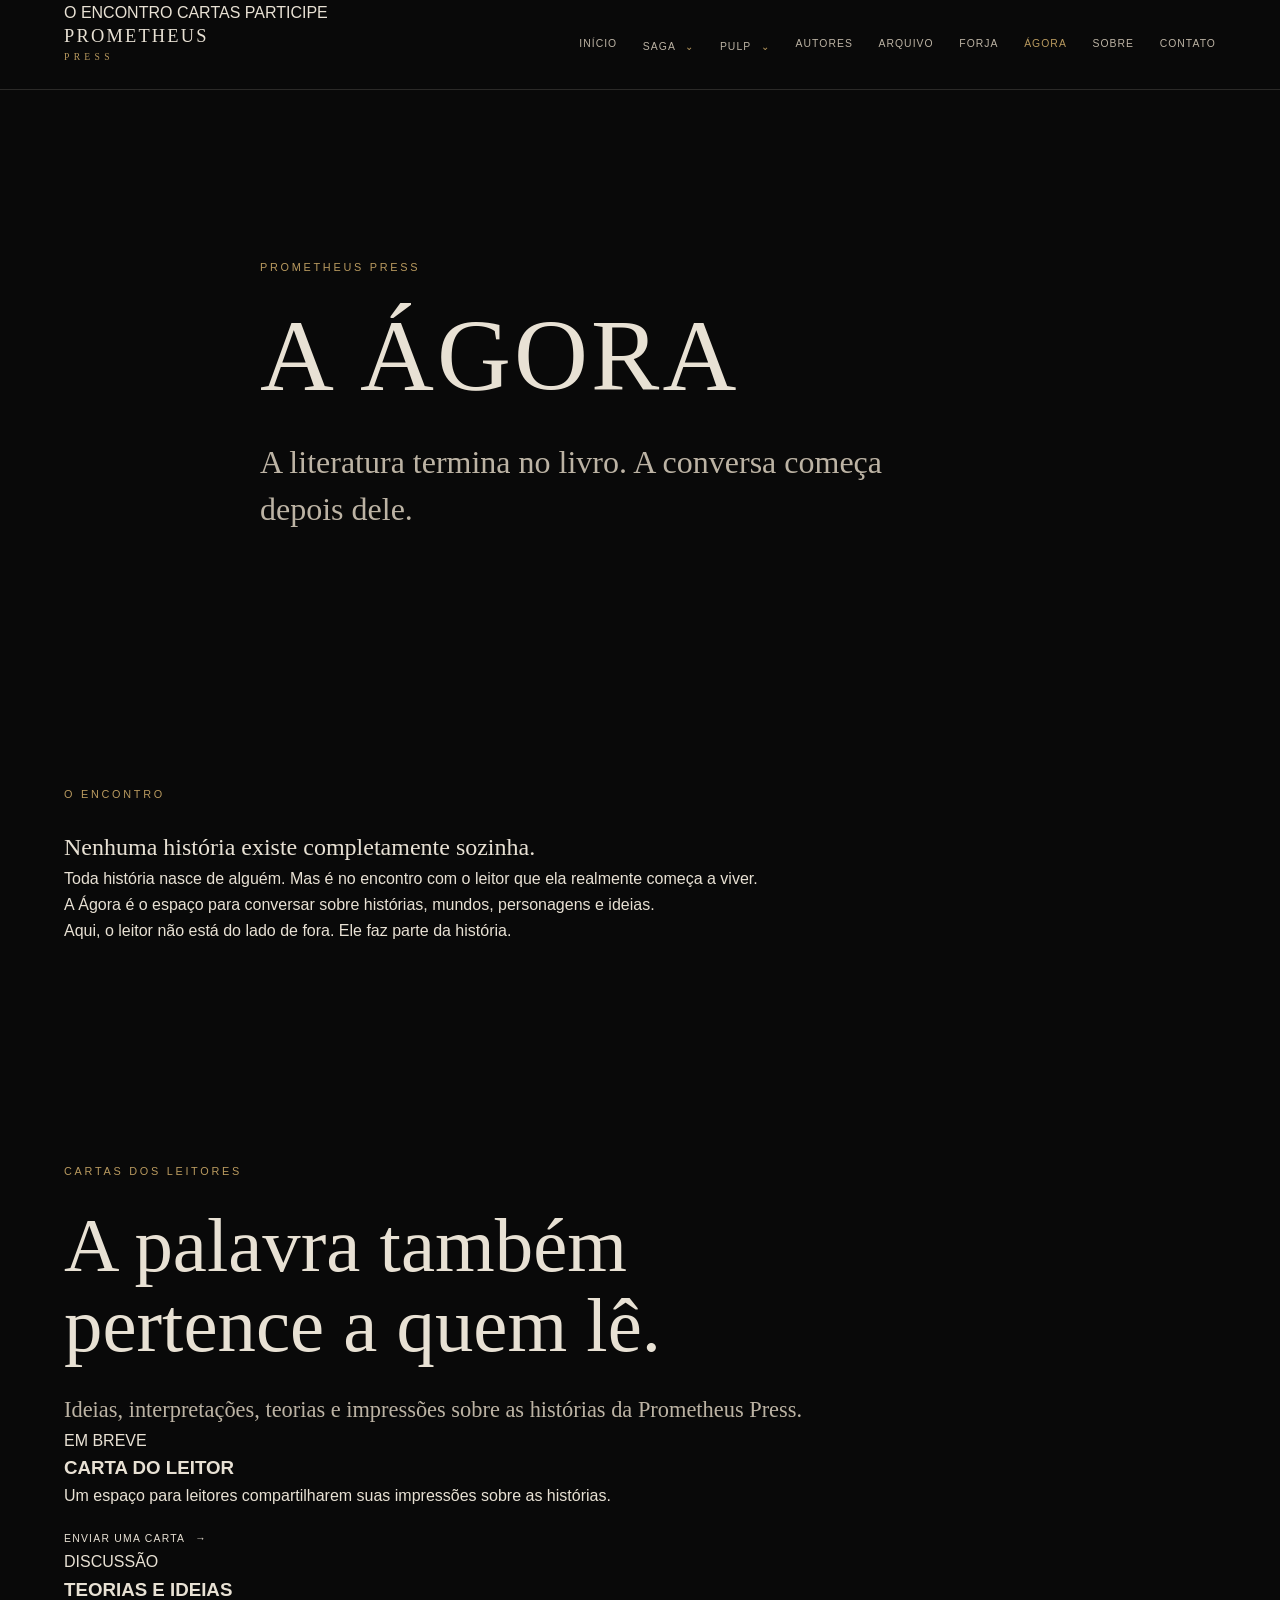
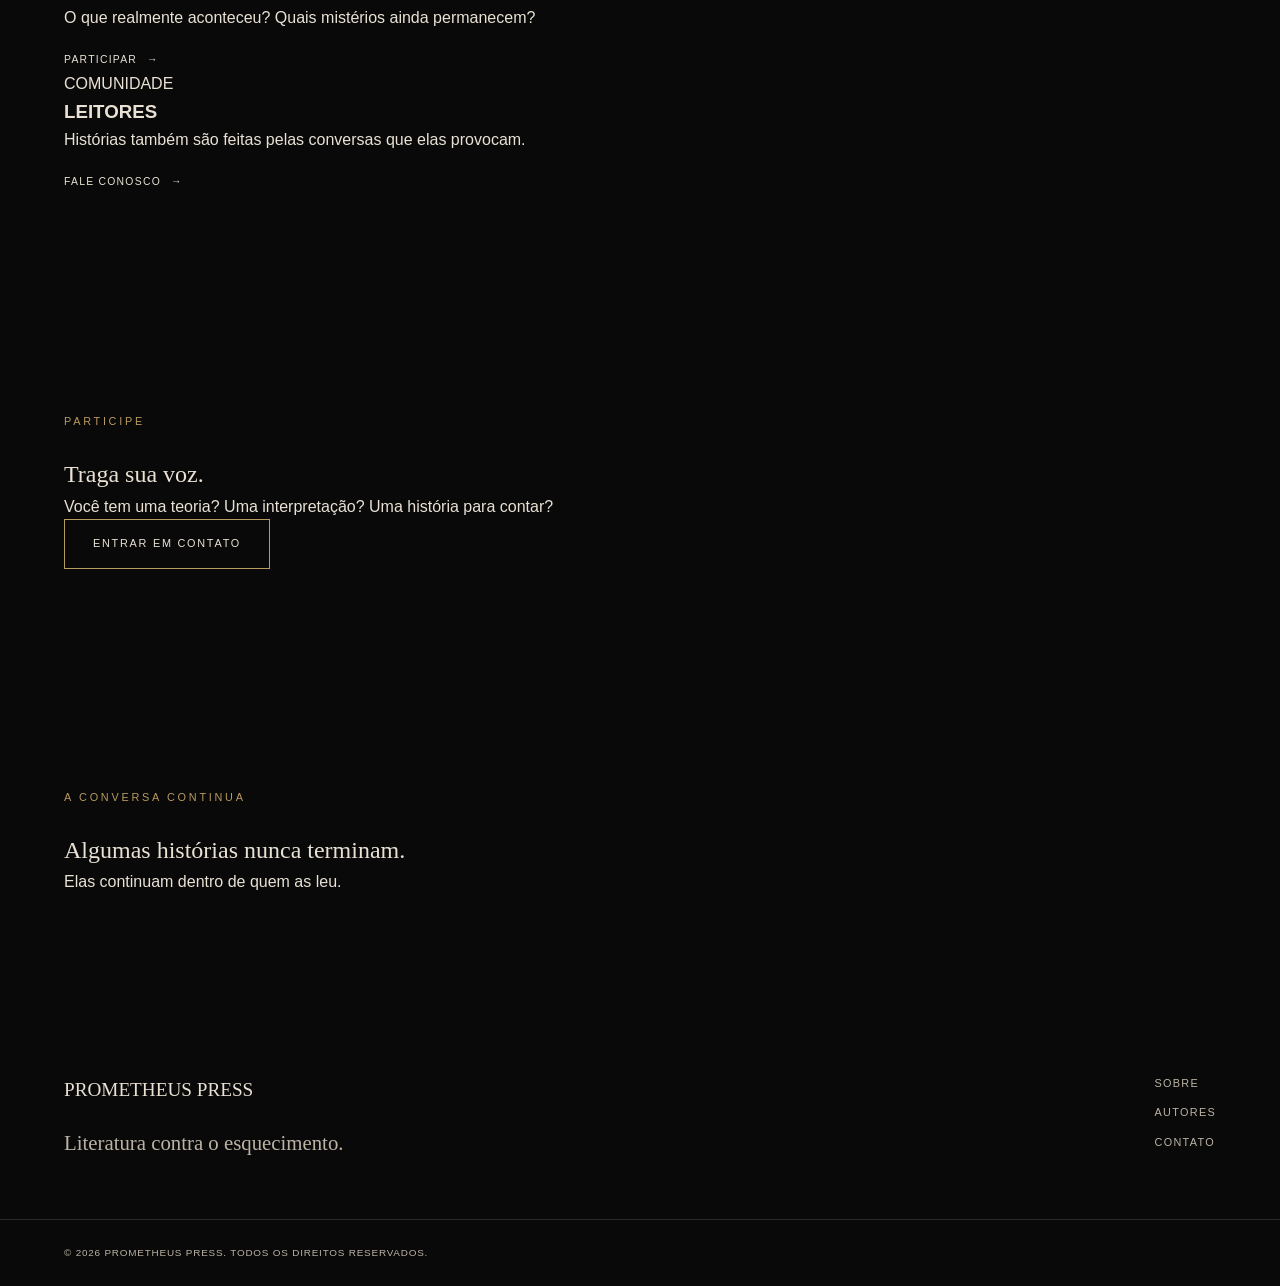
==== Pages/agora.html @ e14f40da "recriando arquivos perdidos: css, js e paginas completas" ====
<!DOCTYPE html>
<html lang="pt-BR">
<head>
    <meta charset="UTF-8">
    <meta name="viewport"
          content="width=device-width, initial-scale=1.0">
    <meta name="description"
          content="A Ágora — o espaço de encontro entre histórias, autores e leitores da Prometheus Press.">
    <title>A Ágora | Prometheus Press</title>
    <link rel="icon"
          type="image/x-icon"
          href="../Assets/favicon/tocha.ico/tocha.ico">
    <link rel="stylesheet"
          href="../CSS/style.css">
</head>
<body>
    <header class="site-header">
        <a href="../index.html"
           class="logo">
            PROMETHEUS
            <span>
                PRESS
            </span>
        </a>
        <button class="menu-toggle"
                aria-label="Abrir menu"
                aria-expanded="false">
            ☰
        </button>
        <nav class="main-nav">
            <a href="../index.html">
                INÍCIO
            </a>
            <div class="nav-item">
                <button class="submenu-toggle">
                    SAGA
                    <span>⌄</span>
                </button>
                <div class="submenu">
                    <a href="saga.html">
                        VISÃO GERAL
                    </a>
                    <a href="saga.html#obras">
                        OBRAS
                    </a>
                    <a href="saga.html#ordem">
                        ORDEM DE LEITURA
                    </a>
                </div>
            </div>
            <div class="nav-item">
                <button class="submenu-toggle">
                    PULP
                    <span>⌄</span>
                </button>
                <div class="submenu">
                    <a href="pulp.html">
                        VISÃO GERAL
                    </a>
                    <a href="pulp.html#obras">
                        OBRAS
                    </a>
                    <a href="pulp.html#arquivo">
                        ARQUIVO
                    </a>
                </div>
            </div>
            <a href="autores.html">
                AUTORES
            </a>
            <a href="arquivo.html">
                ARQUIVO
            </a>
            <a href="forja.html">
                FORJA
            </a>
            <a href="agora.html"
               class="active">
                ÁGORA
            </a>
            <a href="sobre.html">
                SOBRE
            </a>
            <a href="contato.html">
                CONTATO
            </a>
        </nav>
    </header>
    <nav class="agora-nav">
        <div class="container agora-nav-inner">
            <a href="#encontro">
                O ENCONTRO
            </a>
            <a href="#cartas">
                CARTAS
            </a>
            <a href="#participar">
                PARTICIPE
            </a>
        </div>
    </nav>
    <main>
        <section class="page-hero agora-hero">
            <div class="section-container hero-content">
                <p class="hero-kicker">
                    PROMETHEUS PRESS
                </p>
                <h1>
                    A ÁGORA
                </h1>
                <p class="hero-description">
                    A literatura termina no livro.
                    A conversa começa depois dele.
                </p>
            </div>
        </section>
        <section class="section agora-intro"
                 id="encontro">
            <div class="section-container">
                <p class="section-eyebrow">
                    O ENCONTRO
                </p>
                <h2>
                    Nenhuma história existe
                    completamente sozinha.
                </h2>
                <div class="agora-text">
                    <p>
                        Toda história nasce de alguém.
                        Mas é no encontro com o leitor
                        que ela realmente começa a viver.
                    </p>
                    <p>
                        A Ágora é o espaço para conversar
                        sobre histórias, mundos, personagens
                        e ideias.
                    </p>
                    <p class="highlight">
                        Aqui, o leitor não está do lado de fora.
                        Ele faz parte da história.
                    </p>
                </div>
            </div>
        </section>
        <section class="section agora-cartas"
                 id="cartas">
            <div class="section-container">
                <div class="section-heading">
                    <p class="section-eyebrow">
                        CARTAS DOS LEITORES
                    </p>
                    <h2>
                        A palavra também pertence
                        a quem lê.
                    </h2>
                    <p>
                        Ideias, interpretações, teorias
                        e impressões sobre as histórias
                        da Prometheus Press.
                    </p>
                </div>
                <div class="cartas-grid">
                    <article class="carta-card">
                        <span>
                            EM BREVE
                        </span>
                        <h3>
                            CARTA DO LEITOR
                        </h3>
                        <p>
                            Um espaço para leitores
                            compartilharem suas impressões
                            sobre as histórias.
                        </p>
                        <a href="contato.html"
                           class="author-link">
                            ENVIAR UMA CARTA
                            <span>
                                →
                            </span>
                        </a>
                    </article>
                    <article class="carta-card">
                        <span>
                            DISCUSSÃO
                        </span>
                        <h3>
                            TEORIAS E IDEIAS
                        </h3>
                        <p>
                            O que realmente aconteceu?
                            Quais mistérios ainda permanecem?
                        </p>
                        <a href="contato.html"
                           class="author-link">
                            PARTICIPAR
                            <span>
                                →
                            </span>
                        </a>
                    </article>
                    <article class="carta-card">
                        <span>
                            COMUNIDADE
                        </span>
                        <h3>
                            LEITORES
                        </h3>
                        <p>
                            Histórias também são feitas
                            pelas conversas que elas provocam.
                        </p>
                        <a href="contato.html"
                           class="author-link">
                            FALE CONOSCO
                            <span>
                                →
                            </span>
                        </a>
                    </article>
                </div>
            </div>
        </section>
        <section class="section agora-participe"
                 id="participar">
            <div class="section-container">
                <p class="section-eyebrow">
                    PARTICIPE
                </p>
                <h2>
                    Traga sua voz.
                </h2>
                <p>
                    Você tem uma teoria?
                    Uma interpretação?
                    Uma história para contar?
                </p>
                <a href="contato.html"
                   class="btn-primary">
                    ENTRAR EM CONTATO
                </a>
            </div>
        </section>
        <section class="section agora-cta">
            <div class="section-container">
                <p class="section-eyebrow">
                    A CONVERSA CONTINUA
                </p>
                <h2>
                    Algumas histórias
                    nunca terminam.
                </h2>
                <p>
                    Elas continuam dentro de quem as leu.
                </p>
            </div>
        </section>
    </main>
    <footer class="site-footer">
        <div class="footer-content">
            <div class="footer-brand">
                <h3>
                    PROMETHEUS PRESS
                </h3>
                <p>
                    Literatura contra o esquecimento.
                </p>
            </div>
            <div class="footer-links">
                <a href="sobre.html">
                    SOBRE
                </a>
                <a href="autores.html">
                    AUTORES
                </a>
                <a href="contato.html">
                    CONTATO
                </a>
            </div>
        </div>
        <div class="footer-bottom">
            <p>
                © 2026 PROMETHEUS PRESS.
                TODOS OS DIREITOS RESERVADOS.
            </p>
        </div>
    </footer>
    <script src="../JS/script.js"></script>
</body>
</html>
---- CSS/style.css ----
/* =========================================================
   PROMETHEUS PRESS
   SISTEMA VISUAL GLOBAL
   ========================================================= */

@font-face {
    font-family: "Cinzel";
    src: url("../Assets/Fonts/Display/Cinzel/Cinzel-Regular.ttf");
    font-weight: 400;
    font-style: normal;
}

@font-face {
    font-family: "Cinzel";
    src: url("../Assets/Fonts/Display/Cinzel/Cinzel-Medium.ttf");
    font-weight: 500;
    font-style: normal;
}

@font-face {
    font-family: "Cinzel";
    src: url("../Assets/Fonts/Display/Cinzel/Cinzel-SemiBold.ttf");
    font-weight: 600;
    font-style: normal;
}

@font-face {
    font-family: "Montserrat";
    src: url("../Assets/Fonts/Sans/Montserrat/Montserrat-Regular.ttf");
    font-weight: 400;
    font-style: normal;
}

@font-face {
    font-family: "Montserrat";
    src: url("../Assets/Fonts/Sans/Montserrat/Montserrat-Medium.ttf");
    font-weight: 500;
    font-style: normal;
}

@font-face {
    font-family: "Montserrat";
    src: url("../Assets/Fonts/Sans/Montserrat/Montserrat-SemiBold.ttf");
    font-weight: 600;
    font-style: normal;
}

@font-face {
    font-family: "Montserrat";
    src: url("../Assets/Fonts/Sans/Montserrat/Montserrat-Bold.ttf");
    font-weight: 700;
    font-style: normal;
}

@font-face {
    font-family: "Cormorant Garamond";
    src: url("../Assets/Fonts/Serif/Cormorant_Garamond/CormorantGaramond-Regular.ttf");
    font-weight: 400;
    font-style: normal;
}

@font-face {
    font-family: "Cormorant Garamond";
    src: url("../Assets/Fonts/Serif/Cormorant_Garamond/CormorantGaramond-Italic.ttf");
    font-weight: 400;
    font-style: italic;
}

@font-face {
    font-family: "Cormorant Garamond";
    src: url("../Assets/Fonts/Serif/Cormorant_Garamond/CormorantGaramond-SemiBold.ttf");
    font-weight: 600;
    font-style: normal;
}

:root {
    --black: #090909;
    --black-soft: #111111;
    --black-light: #181818;
    --paper: #e8e1d4;
    --paper-dark: #bcb3a4;
    --gold: #b99a5f;
    --red: #8e1d1d;
    --red-dark: #5d1111;
    --font-display: "Cinzel", serif;
    --font-serif: "Cormorant Garamond", serif;
    --font-sans: "Montserrat", sans-serif;
    --section-padding: 110px;
}

* {
    margin: 0;
    padding: 0;
    box-sizing: border-box;
}

html {
    scroll-behavior: smooth;
}

body {
    background: var(--black);
    color: var(--paper);
    font-family: var(--font-sans);
    line-height: 1.6;
}

img {
    max-width: 100%;
    display: block;
}

a {
    color: inherit;
    text-decoration: none;
}

button {
    font: inherit;
}

.container,
.section-container {
    width: min(1200px, 90%);
    margin: 0 auto;
}

.site-header {
    position: absolute;
    top: 0;
    left: 0;
    width: 100%;
    min-height: 90px;
    z-index: 100;
    border-bottom: 1px solid rgba(232, 225, 212, 0.15);
}

.site-header {
    display: flex;
    align-items: center;
    justify-content: space-between;
    padding: 0 5%;
}

.logo {
    display: flex;
    flex-direction: column;
    flex-shrink: 0;
    font-family: var(--font-display);
    font-size: 1.15rem;
    line-height: 1;
    letter-spacing: 0.12em;
}

.logo span {
    margin-top: 7px;
    color: var(--gold);
    font-size: 0.6rem;
    letter-spacing: 0.45em;
}

.main-nav {
    display: flex;
    align-items: center;
    gap: clamp(16px, 2vw, 30px);
}

.main-nav > a,
.submenu-toggle {
    color: var(--paper-dark);
    font-family: var(--font-sans);
    font-size: 0.65rem;
    letter-spacing: 0.10em;
    text-transform: uppercase;
    white-space: nowrap;
    transition: color 0.3s ease;
}

.main-nav > a:hover,
.main-nav > a.active,
.submenu-toggle:hover {
    color: var(--gold);
}

.nav-item {
    position: relative;
}

.submenu-toggle {
    background: none;
    border: none;
    cursor: pointer;
}

.submenu-toggle span {
    margin-left: 6px;
    color: var(--gold);
}

.submenu {
    position: absolute;
    top: calc(100% + 18px);
    left: 0;
    z-index: 200;
    display: none;
    flex-direction: column;
    min-width: 210px;
    padding: 12px 0;
    background: var(--black);
    border: 1px solid rgba(232, 225, 212, 0.15);
}

.nav-item.active .submenu {
    display: flex;
}

.submenu a {
    display: block;
    padding: 11px 18px;
    color: var(--paper-dark);
    font-family: var(--font-sans);
    font-size: 0.63rem;
    letter-spacing: 0.10em;
    text-transform: uppercase;
    white-space: nowrap;
}

.submenu a:hover {
    color: var(--gold);
}

.menu-toggle {
    display: none;
    color: var(--paper);
    background: none;
    border: none;
    font-size: 1.7rem;
    cursor: pointer;
}

.hero,
.page-hero {
    position: relative;
    min-height: 100vh;
    display: flex;
    align-items: center;
}

.hero-content {
    position: relative;
    z-index: 2;
    max-width: 760px;
    padding-top: 90px;
}

.eyebrow,
.hero-kicker,
.section-eyebrow {
    margin-bottom: 25px;
    color: var(--gold);
    font-family: var(--font-sans);
    font-size: 0.68rem;
    letter-spacing: 0.25em;
    text-transform: uppercase;
}

.hero h1,
.page-hero h1 {
    font-family: var(--font-display);
    font-size: clamp(3rem, 8vw, 7rem);
    font-weight: 500;
    line-height: 1.05;
    letter-spacing: 0.03em;
}

.hero-subtitle,
.hero-description {
    max-width: 650px;
    margin-top: 30px;
    color: var(--paper-dark);
    font-family: var(--font-serif);
    font-size: clamp(1.4rem, 2.5vw, 2rem);
    line-height: 1.45;
}

.hero {
    background:
        linear-gradient(
            90deg,
            rgba(9, 9, 9, 0.98),
            rgba(9, 9, 9, 0.80),
            rgba(9, 9, 9, 0.35)
        ),
        url("../Assets/Imagens/Hero/prometheus-torch.webp")
        center / cover no-repeat;
}

.btn,
.btn-primary {
    display: inline-block;
    padding: 15px 28px;
    color: var(--paper);
    border: 1px solid var(--gold);
    font-family: var(--font-sans);
    font-size: 0.68rem;
    letter-spacing: 0.16em;
    text-transform: uppercase;
    transition: all 0.35s ease;
}

.btn:hover,
.btn-primary:hover {
    color: var(--black);
    background: var(--gold);
}

.section {
    padding: var(--section-padding) 0;
}

.section h2 {
    font-family: var(--font-display);
    font-weight: 500;
}

.manifesto {
    color: var(--black);
    background: var(--paper);
}

.manifesto h2 {
    max-width: 800px;
    font-size: clamp(2.5rem, 6vw, 5.5rem);
    line-height: 1.05;
}

.manifesto-text {
    max-width: 680px;
    margin-top: 55px;
}

.manifesto-text p {
    margin-bottom: 18px;
    font-family: var(--font-serif);
    font-size: clamp(1.4rem, 2.5vw, 2rem);
}

.manifesto-text .highlight {
    color: var(--red);
}

.imprint {
    position: relative;
    min-height: 620px;
    display: flex;
    align-items: center;
}

.imprint-content {
    max-width: 720px;
}

.imprint h2 {
    font-size: clamp(2.5rem, 6vw, 5.5rem);
    line-height: 1.08;
}

.imprint p:not(.section-label) {
    max-width: 580px;
    margin: 30px 0;
    color: var(--paper-dark);
    font-family: var(--font-serif);
    font-size: 1.6rem;
}

.imprint-saga {
    background:
        linear-gradient(
            90deg,
            rgba(9, 9, 9, 0.95),
            rgba(9, 9, 9, 0.55)
        ),
        url("../Assets/Imagens/Hero/saga-world.webp")
        center / cover no-repeat;
}

.imprint-pulp {
    background:
        linear-gradient(
            90deg,
            rgba(9, 9, 9, 0.95),
            rgba(9, 9, 9, 0.55)
        ),
        url("../Assets/Imagens/Hero/pulp-city.webp")
        center / cover no-repeat;
}

.featured {
    background: var(--black-soft);
}

.featured h2 {
    max-width: 700px;
    margin-bottom: 55px;
    font-size: clamp(2.3rem, 5vw, 4.5rem);
    line-height: 1.1;
}

.book-grid {
    display: grid;
    grid-template-columns: repeat(3, 1fr);
    gap: 30px;
}

.book-card {
    background: var(--black-light);
    transition: transform 0.35s ease;
}

.book-card:hover {
    transform: translateY(-8px);
}

.book-image {
    aspect-ratio: 2 / 3;
    overflow: hidden;
}

.book-image img {
    width: 100%;
    height: 100%;
    object-fit: cover;
}

.book-info {
    padding: 25px;
}

.book-category {
    color: var(--gold);
    font-size: 0.65rem;
    letter-spacing: 0.18em;
}

.book-info h3 {
    margin: 12px 0 20px;
    font-size: 1.3rem;
    font-weight: 500;
}

.saga-nav,
.pulp-nav {
    position: absolute;
    top: 90px;
    left: 0;
    width: 100%;
    z-index: 20;
    border-bottom: 1px solid rgba(232, 225, 212, 0.15);
}

.saga-nav-inner,
.pulp-nav-inner {
    display: flex;
    justify-content: flex-end;
    gap: 30px;
    padding: 18px 5%;
}

.saga-nav a,
.pulp-nav a {
    color: var(--paper-dark);
    font-family: var(--font-sans);
    font-size: 0.65rem;
    letter-spacing: 0.15em;
    text-transform: uppercase;
    white-space: nowrap;
}

.saga-nav a:hover,
.pulp-nav a:hover {
    color: var(--gold);
}

.saga-hero {
    background:
        linear-gradient(
            90deg,
            rgba(9, 9, 9, 0.98),
            rgba(9, 9, 9, 0.70),
            rgba(9, 9, 9, 0.30)
        ),
        url("../Assets/Imagens/Hero/saga-world.webp")
        center / cover no-repeat;
}

.saga-hero-content {
    max-width: 800px;
    padding-top: 120px;
}

.saga-intro,
.pulp-intro {
    color: var(--black);
    background: var(--paper);
}

.saga-intro h2,
.pulp-intro h2 {
    max-width: 850px;
    font-size: clamp(2.5rem, 6vw, 5rem);
    line-height: 1.05;
}

.saga-text,
.pulp-text {
    max-width: 700px;
    margin-top: 55px;
}

.saga-text p,
.pulp-text p {
    margin-bottom: 22px;
    font-family: var(--font-serif);
    font-size: clamp(1.4rem, 2.5vw, 2rem);
}

.saga-works,
.pulp-works {
    background: var(--black-soft);
}

.saga-book-grid,
.pulp-book-grid {
    display: grid;
    grid-template-columns: repeat(3, 1fr);
    gap: 35px;
}

.saga-book-card,
.pulp-book-card {
    background: var(--black-light);
    transition: transform 0.35s ease;
}

.saga-book-card:hover,
.pulp-book-card:hover {
    transform: translateY(-10px);
}

.saga-book-cover,
.pulp-book-cover {
    aspect-ratio: 2 / 3;
    background: var(--black);
    border: 1px solid rgba(232, 225, 212, 0.12);
}

.saga-book-info,
.pulp-book-info {
    padding: 25px;
}

.saga-book-info span,
.pulp-book-info span {
    color: var(--gold);
    font-size: 0.65rem;
    letter-spacing: 0.18em;
}

.saga-book-info h3,
.pulp-book-info h3 {
    margin: 12px 0;
    font-family: var(--font-display);
    font-size: 1.5rem;
    font-weight: 500;
}

.saga-book-info p,
.pulp-book-info p {
    color: var(--paper-dark);
    font-family: var(--font-serif);
    font-size: 1.2rem;
}

.saga-order,
.pulp-archive {
    background: var(--red-dark);
}

.saga-order h2,
.pulp-archive h2 {
    max-width: 800px;
    font-size: clamp(2.5rem, 6vw, 5rem);
    line-height: 1.05;
}

.pulp-hero {
    background:
        linear-gradient(
            90deg,
            rgba(9, 9, 9, 0.98),
            rgba(9, 9, 9, 0.70),
            rgba(9, 9, 9, 0.30)
        ),
        url("../Assets/Imagens/Hero/pulp-city.webp")
        center / cover no-repeat;
}

.pulp-hero-content {
    max-width: 800px;
    padding-top: 120px;
}

.autores-hero {
    background:
        linear-gradient(
            90deg,
            rgba(9, 9, 9, 0.98),
            rgba(9, 9, 9, 0.70),
            rgba(9, 9, 9, 0.30)
        ),
        url("../Assets/Imagens/Hero/authors-library.webp")
        center / cover no-repeat;
}

.authors-intro {
    text-align: center;
    background: var(--paper);
    color: var(--black);
}

.authors-intro .section-container {
    max-width: 850px;
}

.authors-intro h2 {
    font-size: clamp(2.5rem, 6vw, 5rem);
    line-height: 1.05;
}

.section-text {
    max-width: 700px;
    margin: 35px auto 0;
    font-family: var(--font-serif);
    font-size: 1.5rem;
}

.authors-section {
    background: var(--black);
}

.section-heading {
    max-width: 750px;
}

.section-heading h2 {
    font-size: clamp(2.5rem, 6vw, 5rem);
    line-height: 1.05;
}

.section-heading > p:not(.section-eyebrow) {
    margin-top: 25px;
    color: var(--paper-dark);
    font-family: var(--font-serif);
    font-size: 1.4rem;
}

.authors-grid {
    display: grid;
    grid-template-columns: repeat(3, 1fr);
    gap: 30px;
    margin-top: 60px;
}

.author-card {
    overflow: hidden;
    background: var(--black-light);
    border: 1px solid rgba(232, 225, 212, 0.10);
    transition: transform 0.35s ease, border-color 0.35s ease;
}

.author-card:hover {
    transform: translateY(-8px);
    border-color: var(--gold);
}

.author-image {
    aspect-ratio: 4 / 5;
    overflow: hidden;
    background: #1a1a1a;
}

.author-image img {
    width: 100%;
    height: 100%;
    object-fit: cover;
    transition: transform 0.5s ease;
}

.author-card:hover .author-image img {
    transform: scale(1.04);
}

.author-content {
    padding: 28px;
}

.author-label {
    color: var(--gold);
    font-family: var(--font-sans);
    font-size: 0.65rem;
    letter-spacing: 0.18em;
}

.author-content h3 {
    margin: 12px 0 18px;
    font-family: var(--font-display);
    font-size: 1.5rem;
    font-weight: 500;
}

.author-content p:not(.author-label) {
    color: var(--paper-dark);
    font-family: var(--font-serif);
    font-size: 1.25rem;
}

.author-link {
    display: inline-flex;
    align-items: center;
    gap: 10px;
    margin-top: 22px;
    color: var(--paper);
    font-family: var(--font-sans);
    font-size: 0.65rem;
    letter-spacing: 0.12em;
}

.author-link span {
    transition: transform 0.3s ease;
}

.author-link:hover span {
    transform: translateX(5px);
}

.authors-cta {
    text-align: center;
    background: var(--red-dark);
}

.authors-cta .section-container {
    max-width: 700px;
}

.authors-cta h2 {
    margin: 15px 0 25px;
    font-size: clamp(2.5rem, 6vw, 5rem);
}

.authors-cta p:not(.section-eyebrow) {
    margin-bottom: 30px;
    color: var(--paper-dark);
    font-family: var(--font-serif);
    font-size: 1.5rem;
}

.site-footer {
    padding-top: 70px;
    background: var(--black);
}

.footer-content {
    width: min(1200px, 90%);
    margin: 0 auto;
    padding-bottom: 60px;
    display: flex;
    justify-content: space-between;
    gap: 40px;
}

.footer-brand h3 {
    font-family: var(--font-display);
    font-size: 1.2rem;
    font-weight: 500;
}

.footer-brand p {
    margin-top: 20px;
    color: var(--paper-dark);
    font-family: var(--font-serif);
    font-size: 1.3rem;
}

.footer-links {
    display: flex;
    flex-direction: column;
    gap: 12px;
}

.footer-links a {
    color: var(--paper-dark);
    font-family: var(--font-sans);
    font-size: 0.68rem;
    letter-spacing: 0.12em;
}

.footer-links a:hover {
    color: var(--gold);
}

.footer-bottom {
    padding: 25px 5%;
    border-top: 1px solid rgba(232, 225, 212, 0.15);
}

.footer-bottom p {
    color: var(--paper-dark);
    font-family: var(--font-sans);
    font-size: 0.62rem;
    letter-spacing: 0.08em;
}

@media (orientation: landscape) and (min-width: 769px) and (max-width: 1200px) {
    .site-header {
        padding: 0 3%;
    }
    .main-nav {
        gap: 16px;
    }
    .main-nav > a,
    .submenu-toggle {
        font-size: 0.58rem;
    }
    .hero-content {
        padding-left: 3%;
    }
    .authors-grid,
    .saga-book-grid,
    .pulp-book-grid {
        grid-template-columns: repeat(2, 1fr);
    }
}

@media (orientation: portrait) {
    .site-header {
        min-height: 90px;
    }
    .menu-toggle {
        display: block;
    }
    .main-nav {
        position: absolute;
        top: 90px;
        left: 0;
        width: 100%;
        display: none;
        flex-direction: column;
        align-items: stretch;
        gap: 0;
        padding: 20px 5%;
        background: var(--black);
        border-bottom: 1px solid rgba(232, 225, 212, 0.15);
    }
    .main-nav.active {
        display: flex;
    }
    .main-nav > a,
    .submenu-toggle {
        width: 100%;
        padding: 15px 0;
        text-align: left;
    }
    .nav-item {
        width: 100%;
    }
    .submenu {
        position: static;
        width: 100%;
        padding: 0 0 10px 20px;
        border: none;
    }
    .submenu a {
        padding: 12px 0;
    }
    .saga-nav,
    .pulp-nav {
        top: 90px;
    }
    .saga-nav-inner,
    .pulp-nav-inner {
        justify-content: flex-start;
        overflow-x: auto;
        gap: 22px;
        padding-left: 5%;
        padding-right: 5%;
        white-space: nowrap;
    }
    .hero,
    .page-hero {
        min-height: 780px;
    }
    .hero-content {
        padding: 150px 5% 60px;
    }
    .saga-hero-content,
    .pulp-hero-content {
        padding: 170px 5% 60px;
    }
    .autores-hero {
        min-height: 650px;
        background-position: center center;
    }
    .authors-grid,
    .saga-book-grid,
    .pulp-book-grid,
    .book-grid {
        grid-template-columns: 1fr;
    }
    .author-card,
    .saga-book-card,
    .pulp-book-card,
    .book-card {
        max-width: 520px;
        margin: 0 auto;
    }
    .footer-content {
        flex-direction: column;
    }
}

@media (max-width: 768px) {
    :root {
        --section-padding: 75px;
    }
    .site-header {
        min-height: 75px;
    }
    .main-nav {
        top: 75px;
    }
    .saga-nav,
    .pulp-nav {
        top: 75px;
    }
    .hero,
    .page-hero {
        min-height: 700px;
    }
    .hero h1,
    .page-hero h1 {
        font-size: clamp(2.7rem, 12vw, 4.5rem);
    }
    .hero-subtitle,
    .hero-description {
        font-size: 1.3rem;
    }
    .autores-hero {
        min-height: 620px;
    }
    .authors-intro h2 {
        font-size: clamp(2.2rem, 9vw, 3.5rem);
    }
    .section-text {
        font-size: 1.25rem;
    }
    .section-heading h2 {
        font-size: clamp(2.2rem, 9vw, 3.8rem);
    }
    .author-content {
        padding: 22px;
    }
    .authors-cta h2 {
        font-size: clamp(2.2rem, 9vw, 3.8rem);
    }
    .footer-content {
        width: 90%;
    }
}

.arquivo-hero {
    background:
        linear-gradient(
            90deg,
            rgba(9, 9, 9, 0.98),
            rgba(9, 9, 9, 0.72),
            rgba(9, 9, 9, 0.30)
        ),
        url("../Assets/Imagens/Hero/arquivo.webp")
        center / cover no-repeat;
}

.arquivo-intro {
    color: var(--black);
    background: var(--paper);
}

.arquivo-intro h2 {
    max-width: 800px;
    font-size: clamp(2.5rem, 6vw, 5.5rem);
    line-height: 1.05;
}

.arquivo-text {
    max-width: 700px;
    margin-top: 55px;
}

.arquivo-text p {
    margin-bottom: 22px;
    font-family: var(--font-serif);
    font-size: clamp(1.4rem, 2.5vw, 2rem);
}

.arquivo-catalogo {
    background: var(--black-soft);
}

.arquivo-grid {
    display: grid;
    grid-template-columns: repeat(3, 1fr);
    gap: 30px;
    margin-top: 60px;
}

.arquivo-card {
    min-height: 420px;
    display: flex;
    align-items: flex-end;
    background: var(--black-light);
    border: 1px solid rgba(232, 225, 212, 0.10);
    transition: transform 0.35s ease, border-color 0.35s ease;
}

.arquivo-card:hover {
    transform: translateY(-8px);
    border-color: var(--gold);
}

.arquivo-card-content {
    padding: 32px;
}

.arquivo-card-content span {
    color: var(--gold);
    font-family: var(--font-sans);
    font-size: 0.65rem;
    letter-spacing: 0.18em;
}

.arquivo-card-content h3 {
    margin: 18px 0;
    font-family: var(--font-display);
    font-size: 1.8rem;
    font-weight: 500;
    line-height: 1.15;
}

.arquivo-card-content p {
    color: var(--paper-dark);
    font-family: var(--font-serif);
    font-size: 1.3rem;
}

.arquivo-card-content strong {
    display: inline-block;
    margin-top: 28px;
    color: var(--paper);
    font-family: var(--font-sans);
    font-size: 0.65rem;
    font-weight: 500;
    letter-spacing: 0.12em;
}

.arquivo-memoria {
    background: var(--red-dark);
}

.arquivo-memoria h2 {
    max-width: 800px;
    font-size: clamp(2.5rem, 6vw, 5rem);
    line-height: 1.05;
}

.arquivo-memoria p:not(.section-eyebrow) {
    max-width: 650px;
    margin-top: 30px;
    color: var(--paper-dark);
    font-family: var(--font-serif);
    font-size: 1.6rem;
}

@media (orientation: landscape) and (min-width: 769px) and (max-width: 1200px) {
    .arquivo-grid {
        grid-template-columns: repeat(2, 1fr);
    }
}

@media (orientation: portrait) {
    .arquivo-grid {
        grid-template-columns: 1fr;
    }
    .arquivo-card {
        max-width: 520px;
        margin: 0 auto;
    }
}

@media (max-width: 768px) {
    .arquivo-card-content {
        padding: 25px;
    }
    .arquivo-card-content h3 {
        font-size: 1.5rem;
    }
    .arquivo-card-content p {
        font-size: 1.2rem;
    }
}

.forja-hero {
    background:
        linear-gradient(
            90deg,
            rgba(9, 9, 9, 0.98),
            rgba(9, 9, 9, 0.72),
            rgba(9, 9, 9, 0.30)
        ),
        url("../Assets/Imagens/Hero/forja.webp")
        center / cover no-repeat;
}

.forja-nav {
    position: absolute;
    top: 90px;
    left: 0;
    width: 100%;
    z-index: 20;
    border-bottom: 1px solid rgba(232, 225, 212, 0.15);
}

.forja-nav-inner {
    display: flex;
    justify-content: flex-end;
    gap: 30px;
    padding: 18px 5%;
}

.forja-nav a {
    color: var(--paper-dark);
    font-family: var(--font-sans);
    font-size: 0.65rem;
    letter-spacing: 0.15em;
    text-transform: uppercase;
    white-space: nowrap;
}

.forja-nav a:hover {
    color: var(--gold);
}

.forja-intro {
    color: var(--black);
    background: var(--paper);
}

.forja-intro h2 {
    max-width: 850px;
    font-size: clamp(2.5rem, 6vw, 5rem);
    line-height: 1.05;
}

.forja-text {
    max-width: 700px;
    margin-top: 55px;
}

.forja-text p {
    margin-bottom: 22px;
    font-family: var(--font-serif);
    font-size: clamp(1.4rem, 2.5vw, 2rem);
}

.forja-text .highlight {
    color: var(--red);
}

.forja-projetos {
    background: var(--black-soft);
}

.forja-grid {
    display: grid;
    grid-template-columns: repeat(3, 1fr);
    gap: 30px;
    margin-top: 60px;
}

.forja-card {
    min-height: 390px;
    padding: 30px;
    display: flex;
    flex-direction: column;
    justify-content: space-between;
    background: var(--black-light);
    border: 1px solid rgba(232, 225, 212, 0.10);
    transition: transform 0.35s ease, border-color 0.35s ease;
}

.forja-card:hover {
    transform: translateY(-8px);
    border-color: var(--gold);
}

.forja-card-number {
    color: var(--gold);
    font-family: var(--font-display);
    font-size: 2rem;
}

.forja-card-content span {
    color: var(--gold);
    font-family: var(--font-sans);
    font-size: 0.65rem;
    letter-spacing: 0.18em;
}

.forja-card-content h3 {
    margin: 15px 0;
    font-family: var(--font-display);
    font-size: 1.7rem;
    font-weight: 500;
}

.forja-card-content p {
    color: var(--paper-dark);
    font-family: var(--font-serif);
    font-size: 1.3rem;
}

.forja-processo {
    background: var(--black);
}

.forja-processo h2 {
    max-width: 800px;
    margin-top: 15px;
    font-size: clamp(2.5rem, 6vw, 5rem);
    line-height: 1.05;
}

.processo-grid {
    display: grid;
    grid-template-columns: repeat(4, 1fr);
    gap: 30px;
    margin-top: 70px;
}

.processo-item {
    padding-top: 25px;
    border-top: 1px solid var(--gold);
}

.processo-item > span {
    color: var(--gold);
    font-family: var(--font-display);
    font-size: 1.5rem;
}

.processo-item h3 {
    margin: 20px 0 15px;
    font-family: var(--font-display);
    font-size: 1.3rem;
    font-weight: 500;
}

.processo-item p {
    color: var(--paper-dark);
    font-family: var(--font-serif);
    font-size: 1.25rem;
}

.forja-cta {
    background: var(--red-dark);
}

.forja-cta h2 {
    max-width: 800px;
    font-size: clamp(2.5rem, 6vw, 5rem);
    line-height: 1.05;
}

.forja-cta p:not(.section-eyebrow) {
    max-width: 650px;
    margin-top: 30px;
    color: var(--paper-dark);
    font-family: var(--font-serif);
    font-size: 1.6rem;
}

@media (orientation: landscape) and (min-width: 769px) and (max-width: 1200px) {
    .forja-grid {
        grid-template-columns: repeat(2, 1fr);
    }
    .processo-grid {
        grid-template-columns: repeat(2, 1fr);
    }
}

@media (orientation: portrait) {
    .forja-nav-inner {
        justify-content: flex-start;
        overflow-x: auto;
        gap: 22px;
        white-space: nowrap;
    }
    .forja-grid {
        grid-template-columns: 1fr;
    }
    .processo-grid {
        grid-template-columns: 1fr;
    }
    .forja-card {
        max-width: 520px;
        margin: 0 auto;
    }
}

@media (max-width: 768px) {
    .forja-nav {
        top: 75px;
    }
    .forja-nav-inner {
        padding-left: 5%;
        padding-right: 5%;
    }
    .forja-card {
        min-height: 330px;
    }
    .processo-grid {
        gap: 45px;
    }
}

.contato-hero {
    background:
        linear-gradient(
            rgba(9, 9, 9, 0.62),
            rgba(9, 9, 9, 0.82)
        ),
        url("../Assets/Imagens/Hero/prometheus-torch.webp")
        center / cover no-repeat;
}

.contact-section {
    padding: var(--section-padding) 6%;
    background: var(--black);
}

.contact-container {
    max-width: 1100px;
    margin: 0 auto;
    display: grid;
    grid-template-columns: 1fr 1fr;
    gap: 90px;
    align-items: center;
}

.contact-intro h2,
.story-contact-container h2 {
    margin: 20px 0;
    font-family: var(--font-display);
    font-size: clamp(2rem, 4vw, 3.5rem);
    color: var(--paper);
}

.contact-intro p:not(.eyebrow),
.story-contact-container p:not(.eyebrow) {
    max-width: 520px;
    font-family: var(--font-serif);
    font-size: 1.35rem;
    line-height: 1.7;
    color: var(--paper-dark);
}

.archive-form {
    display: flex;
    flex-direction: column;
    gap: 24px;
    padding: 42px;
    border: 1px solid rgba(185, 154, 95, 0.35);
    background: var(--black-soft);
}

.form-group {
    display: flex;
    flex-direction: column;
    gap: 10px;
}

.form-group label {
    font-family: var(--font-sans);
    font-size: 0.72rem;
    letter-spacing: 0.16em;
    color: var(--gold);
}

.form-group input {
    width: 100%;
    box-sizing: border-box;
    padding: 16px 18px;
    border: 1px solid var(--paper-dark);
    background: transparent;
    font-family: var(--font-sans);
    font-size: 0.9rem;
    color: var(--paper);
    outline: none;
    transition: border-color 0.3s ease;
}

.form-group input::placeholder {
    color: var(--paper-dark);
    opacity: 0.65;
}

.form-group input:focus {
    border-color: var(--gold);
}

.form-button {
    margin-top: 10px;
    padding: 17px 24px;
    border: 1px solid var(--gold);
    background: var(--gold);
    font-family: var(--font-sans);
    font-size: 0.75rem;
    font-weight: 600;
    letter-spacing: 0.12em;
    color: var(--black);
    cursor: pointer;
    transition: background 0.3s ease, color 0.3s ease;
}

.form-button:hover {
    background: transparent;
    color: var(--gold);
}

.form-notice {
    margin: 0;
    font-family: var(--font-sans);
    font-size: 0.68rem;
    line-height: 1.6;
    color: var(--paper-dark);
    opacity: 0.75;
}

.story-contact-section {
    padding: var(--section-padding) 6%;
    background: var(--black-light);
    text-align: center;
}

.story-contact-container {
    max-width: 720px;
    margin: 0 auto;
}

.story-contact-container p:not(.eyebrow) {
    margin-left: auto;
    margin-right: auto;
}

.text-link {
    display: inline-flex;
    gap: 12px;
    margin-top: 30px;
    font-family: var(--font-sans);
    font-size: 0.75rem;
    letter-spacing: 0.14em;
    color: var(--gold);
    text-decoration: none;
}

.text-link span {
    transition: transform 0.3s ease;
}

.text-link:hover span {
    transform: translateX(6px);
}

@media (max-width: 768px) {
    .contact-container {
        grid-template-columns: 1fr;
        gap: 50px;
    }
    .archive-form {
        padding: 28px 22px;
    }
    .contact-intro h2,
    .story-contact-container h2 {
        font-size: 2.1rem;
    }
    .contact-intro p:not(.eyebrow),
    .story-contact-container p:not(.eyebrow) {
        font-size: 1.2rem;
    }
}

.site-header .header-inner {
    width: min(1200px, 90%);
    min-height: 90px;
    margin: 0 auto;
    display: flex;
    align-items: center;
    justify-content: space-between;
}

.site-header .logo {
    display: flex;
    flex-direction: column;
    flex-shrink: 0;
}

.logo-main {
    font-family: var(--font-display);
    font-size: 1.15rem;
    line-height: 1;
    letter-spacing: 0.12em;
}

.logo-sub {
    margin-top: 7px;
    color: var(--gold);
    font-family: var(--font-sans);
    font-size: 0.6rem;
    letter-spacing: 0.45em;
}

.nav-link {
    background: none;
    border: none;
    cursor: pointer;
    color: var(--paper-dark);
    font-family: var(--font-sans);
    font-size: 0.65rem;
    letter-spacing: 0.10em;
    text-transform: uppercase;
    white-space: nowrap;
}

.nav-link:hover {
    color: var(--gold);
}

.nav-link span {
    margin-left: 6px;
    color: var(--gold);
}

.page-hero-content {
    position: relative;
    z-index: 2;
    width: min(1200px, 90%);
    margin: 0 auto;
    padding-top: 90px;
}

.page-hero-content h1 {
    font-family: var(--font-display);
    font-size: clamp(3rem, 8vw, 7rem);
    font-weight: 500;
    line-height: 1.05;
    letter-spacing: 0.03em;
}

.page-hero-content > p:last-child {
    max-width: 650px;
    margin-top: 30px;
    color: var(--paper-dark);
    font-family: var(--font-serif);
    font-size: clamp(1.4rem, 2.5vw, 2rem);
    line-height: 1.45;
}

.footer-inner {
    width: min(1200px, 90%);
    margin: 0 auto;
    padding: 70px 0 40px;
    display: grid;
    grid-template-columns: 1fr auto auto;
    align-items: end;
    gap: 50px;
}

.footer-brand {
    display: flex;
    flex-direction: column;
}

.footer-brand > span {
    font-family: var(--font-display);
    font-size: 1.2rem;
    font-weight: 500;
}

.footer-brand small {
    max-width: 300px;
    margin-top: 15px;
    color: var(--paper-dark);
    font-family: var(--font-serif);
    font-size: 1.2rem;
}

.footer-copy {
    color: var(--paper-dark);
    font-family: var(--font-sans);
    font-size: 0.62rem;
    letter-spacing: 0.08em;
}

@media (orientation: portrait) {
    .site-header .header-inner {
        min-height: 90px;
    }
    .page-hero-content {
        padding-top: 150px;
        padding-bottom: 60px;
    }
    .footer-inner {
        grid-template-columns: 1fr;
        gap: 30px;
    }
}

@media (max-width: 768px) {
    .site-header .header-inner {
        min-height: 75px;
    }
    .page-hero-content {
        width: 90%;
        padding-top: 140px;
        padding-bottom: 60px;
    }
    .page-hero-content h1 {
        font-size: clamp(2.7rem, 12vw, 4.5rem);
    }
    .contact-section {
        padding: 75px 5%;
    }
    .story-contact-section {
        padding: 75px 5%;
    }
    .footer-inner {
        width: 90%;
        padding-top: 55px;
    }
}

/* =========================================================
   HERO — ARQUIVO
   ========================================================= */

.arquivo-hero {
    min-height: 650px;
    background-image:
        linear-gradient(
            rgba(9, 9, 9, 0.25),
            rgba(9, 9, 9, 0.25)
        ),
        url("../Assets/Imagens/Hero/arquivo.webp");
    background-size: cover;
    background-position: center center;
    background-repeat: no-repeat;
}

@media (max-width: 768px) {
    .arquivo-hero {
        min-height: 620px;
        background-position: center center;
    }
}

/* =========================================================
   HERO — FORJA
   ========================================================= */

.forja-hero {
    min-height: 650px;
    background-image:
        linear-gradient(
            rgba(9, 9, 9, 0.20),
            rgba(9, 9, 9, 0.20)
        ),
        url("../Assets/Imagens/Hero/forja.webp");
    background-size: cover;
    background-position: center center;
    background-repeat: no-repeat;
}

@media (max-width: 768px) {
    .forja-hero {
        min-height: 620px;
        background-position: center center;
    }
}

/* =========================================================
   HERO — ÁGORA
   ========================================================= */

.agora-hero {
    min-height: 650px;
    background-image:
        linear-gradient(
            rgba(9, 9, 9, 0.25),
            rgba(9, 9, 9, 0.25)
        ),
        url("../Assets/Imagens/Hero/agora.webp");
    background-size: cover;
    background-position: center center;
    background-repeat: no-repeat;
}

@media (max-width: 768px) {
    .agora-hero {
        min-height: 620px;
        background-position: center center;
    }
}

/* =========================================================
   HERO — SOBRE
   ========================================================= */

.sobre-hero {
    min-height: 650px;
    background-image:
        linear-gradient(
            rgba(9, 9, 9, 0.35),
            rgba(9, 9, 9, 0.35)
        ),
        url("../Assets/Imagens/Hero/sobre.webp");
    background-size: cover;
    background-position: center center;
    background-repeat: no-repeat;
}

@media (max-width: 768px) {
    .sobre-hero {
        min-height: 620px;
        background-position: center center;
    }
}
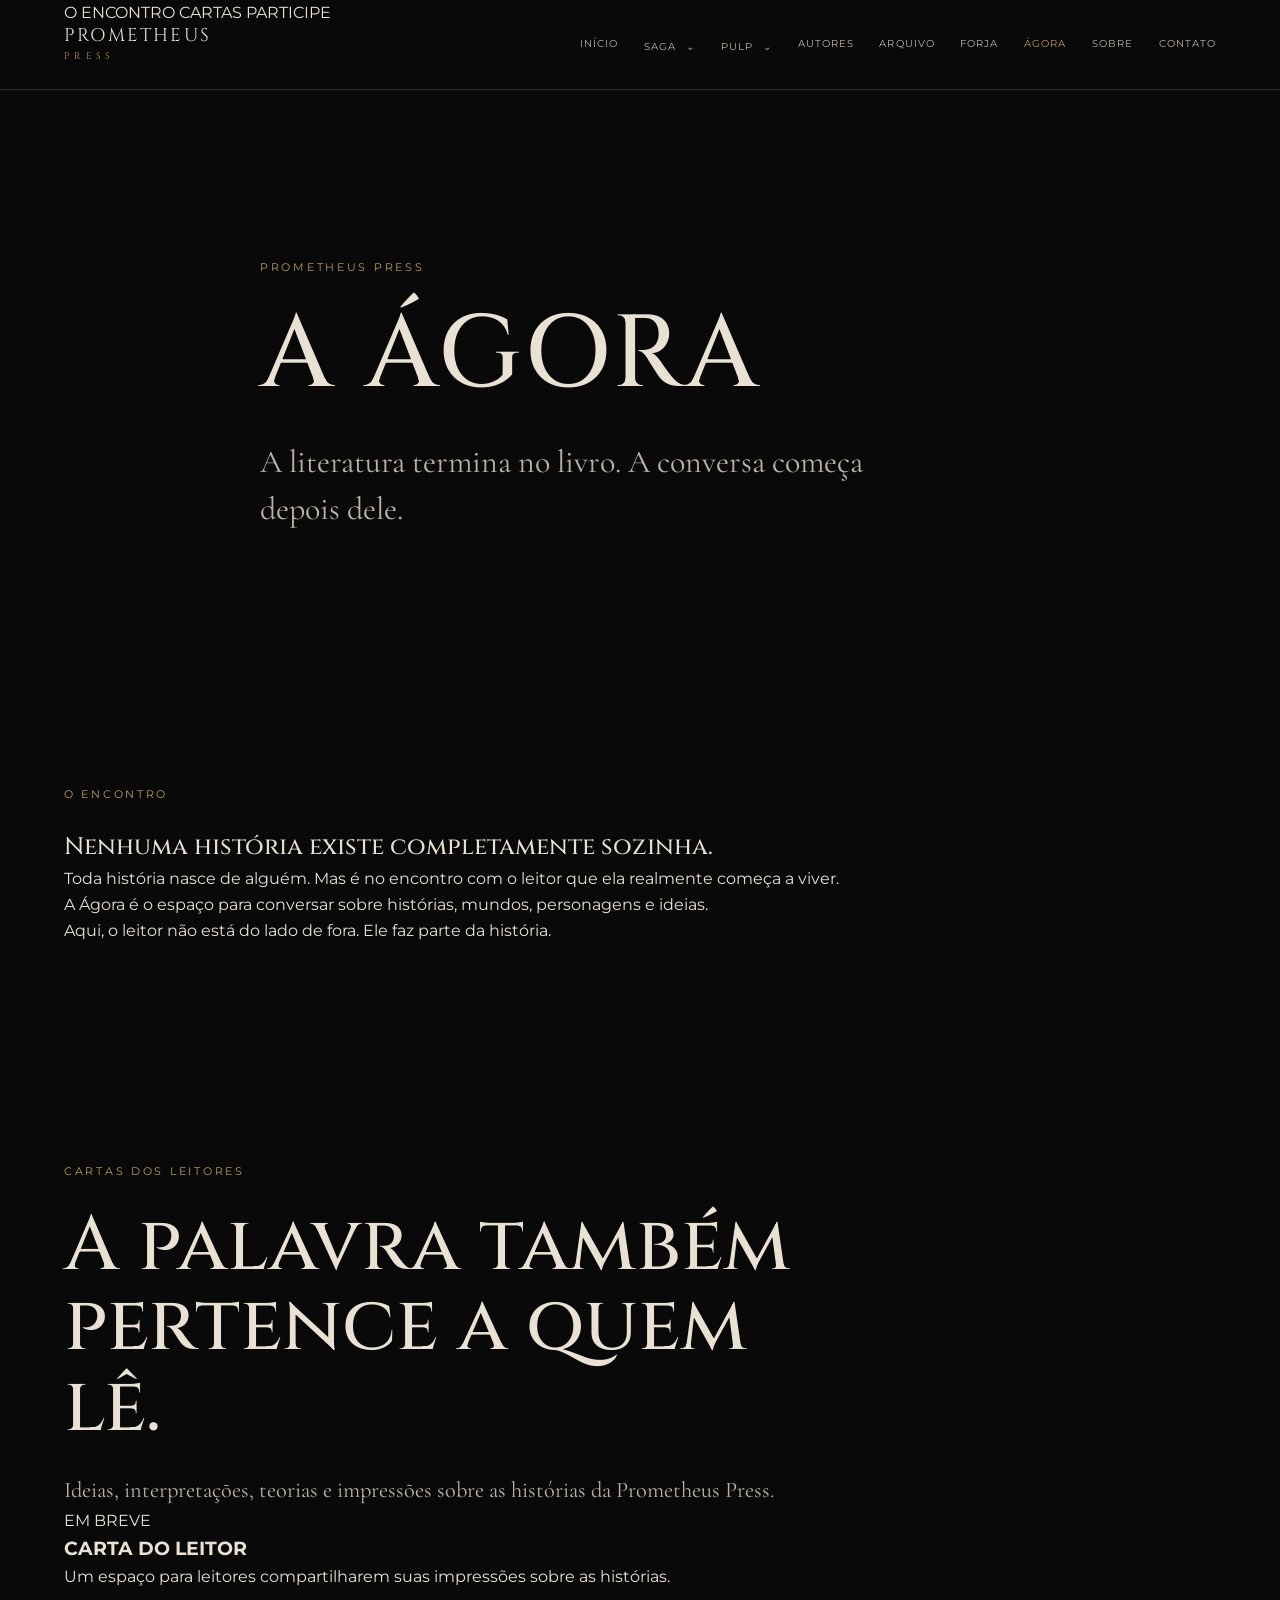
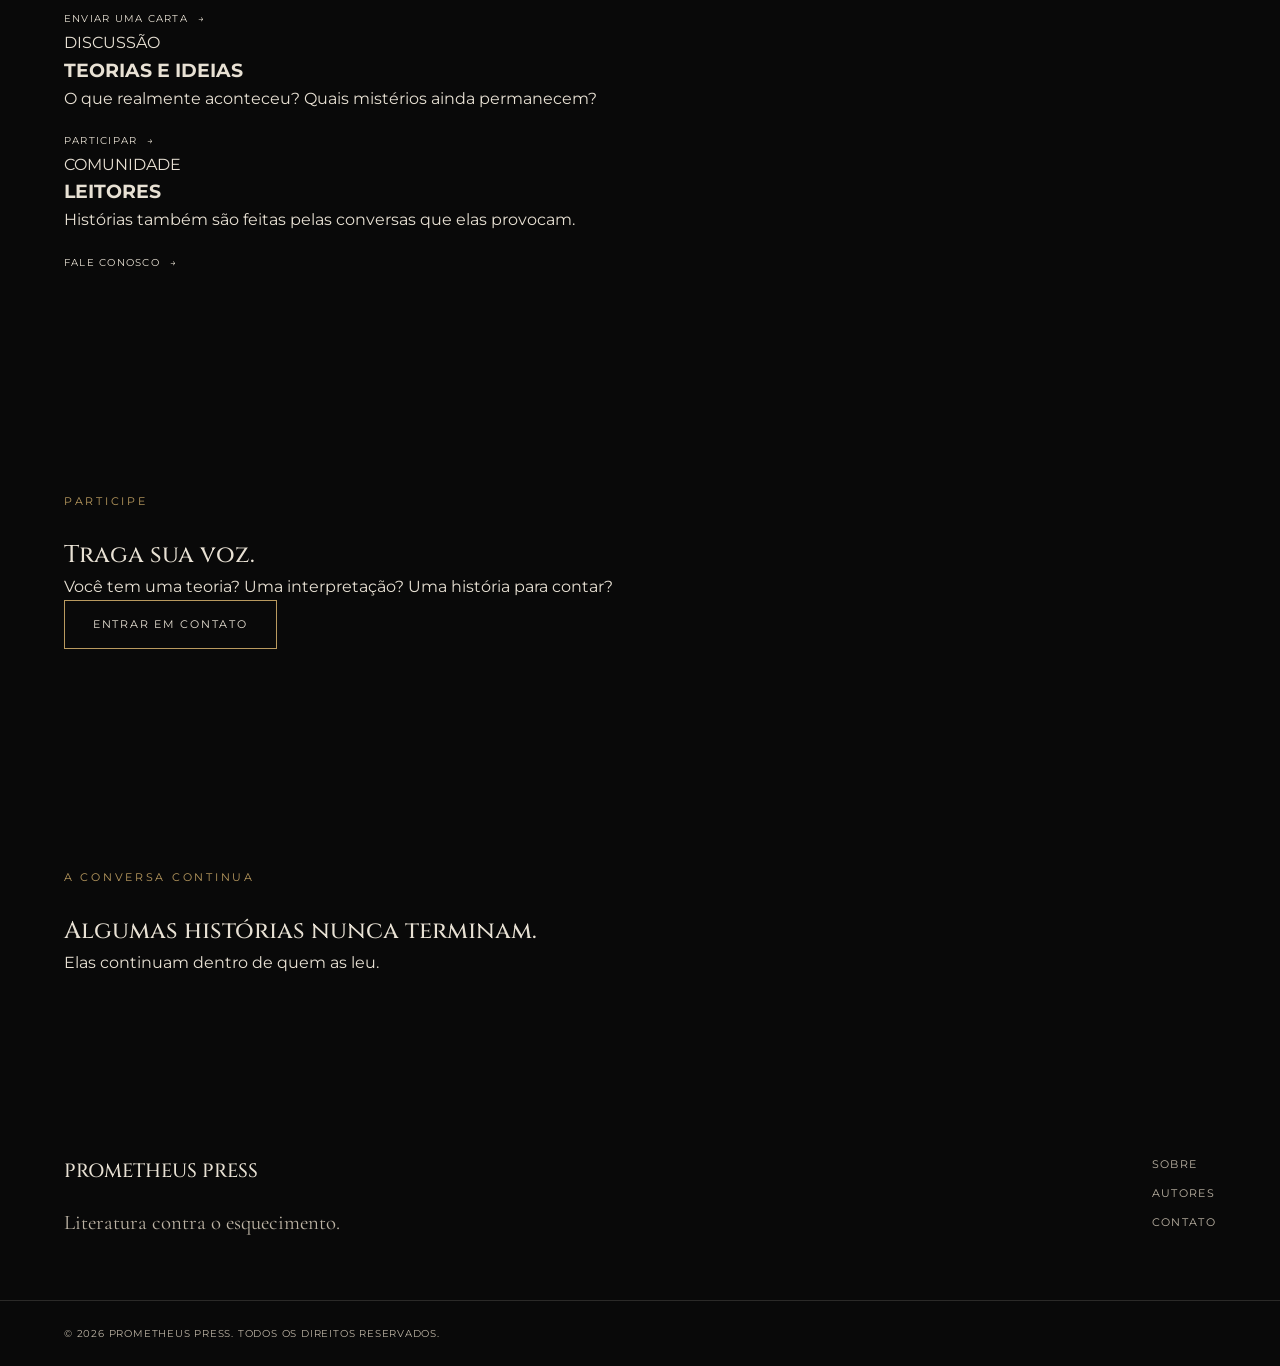
==== commit fc295d72: "trocar fontes locais por Google Fonts" ====
--- a/Pages/agora.html
+++ b/Pages/agora.html
@@ -10,7 +10,10 @@
     <link rel="icon"
           type="image/x-icon"
           href="../Assets/favicon/tocha.ico/tocha.ico">
-    <link rel="stylesheet"
+    <link rel="preconnect" href="https://fonts.googleapis.com">
+<link rel="preconnect" href="https://fonts.gstatic.com" crossorigin>
+<link href="https://fonts.googleapis.com/css2?family=Cinzel:wght@400;500;600&family=Cormorant+Garamond:ital,wght@0,400;0,600;1,400&family=Montserrat:wght@400;500;600;700&display=swap" rel="stylesheet">
+<link rel="stylesheet"
           href="../CSS/style.css">
 </head>
 <body>
--- a/CSS/style.css
+++ b/CSS/style.css
@@ -3,75 +3,15 @@
    SISTEMA VISUAL GLOBAL
    ========================================================= */
 
-@font-face {
-    font-family: "Cinzel";
-    src: url("../Assets/Fonts/Display/Cinzel/Cinzel-Regular.ttf");
-    font-weight: 400;
-    font-style: normal;
-}
-
-@font-face {
-    font-family: "Cinzel";
-    src: url("../Assets/Fonts/Display/Cinzel/Cinzel-Medium.ttf");
-    font-weight: 500;
-    font-style: normal;
-}
-
-@font-face {
-    font-family: "Cinzel";
-    src: url("../Assets/Fonts/Display/Cinzel/Cinzel-SemiBold.ttf");
-    font-weight: 600;
-    font-style: normal;
-}
-
-@font-face {
-    font-family: "Montserrat";
-    src: url("../Assets/Fonts/Sans/Montserrat/Montserrat-Regular.ttf");
-    font-weight: 400;
-    font-style: normal;
-}
-
-@font-face {
-    font-family: "Montserrat";
-    src: url("../Assets/Fonts/Sans/Montserrat/Montserrat-Medium.ttf");
-    font-weight: 500;
-    font-style: normal;
-}
-
-@font-face {
-    font-family: "Montserrat";
-    src: url("../Assets/Fonts/Sans/Montserrat/Montserrat-SemiBold.ttf");
-    font-weight: 600;
-    font-style: normal;
-}
-
-@font-face {
-    font-family: "Montserrat";
-    src: url("../Assets/Fonts/Sans/Montserrat/Montserrat-Bold.ttf");
-    font-weight: 700;
-    font-style: normal;
-}
-
-@font-face {
-    font-family: "Cormorant Garamond";
-    src: url("../Assets/Fonts/Serif/Cormorant_Garamond/CormorantGaramond-Regular.ttf");
-    font-weight: 400;
-    font-style: normal;
-}
-
-@font-face {
-    font-family: "Cormorant Garamond";
-    src: url("../Assets/Fonts/Serif/Cormorant_Garamond/CormorantGaramond-Italic.ttf");
-    font-weight: 400;
-    font-style: italic;
-}
-
-@font-face {
-    font-family: "Cormorant Garamond";
-    src: url("../Assets/Fonts/Serif/Cormorant_Garamond/CormorantGaramond-SemiBold.ttf");
-    font-weight: 600;
-    font-style: normal;
-}
+
+
+
+
+
+
+
+
+
 
 :root {
     --black: #090909;
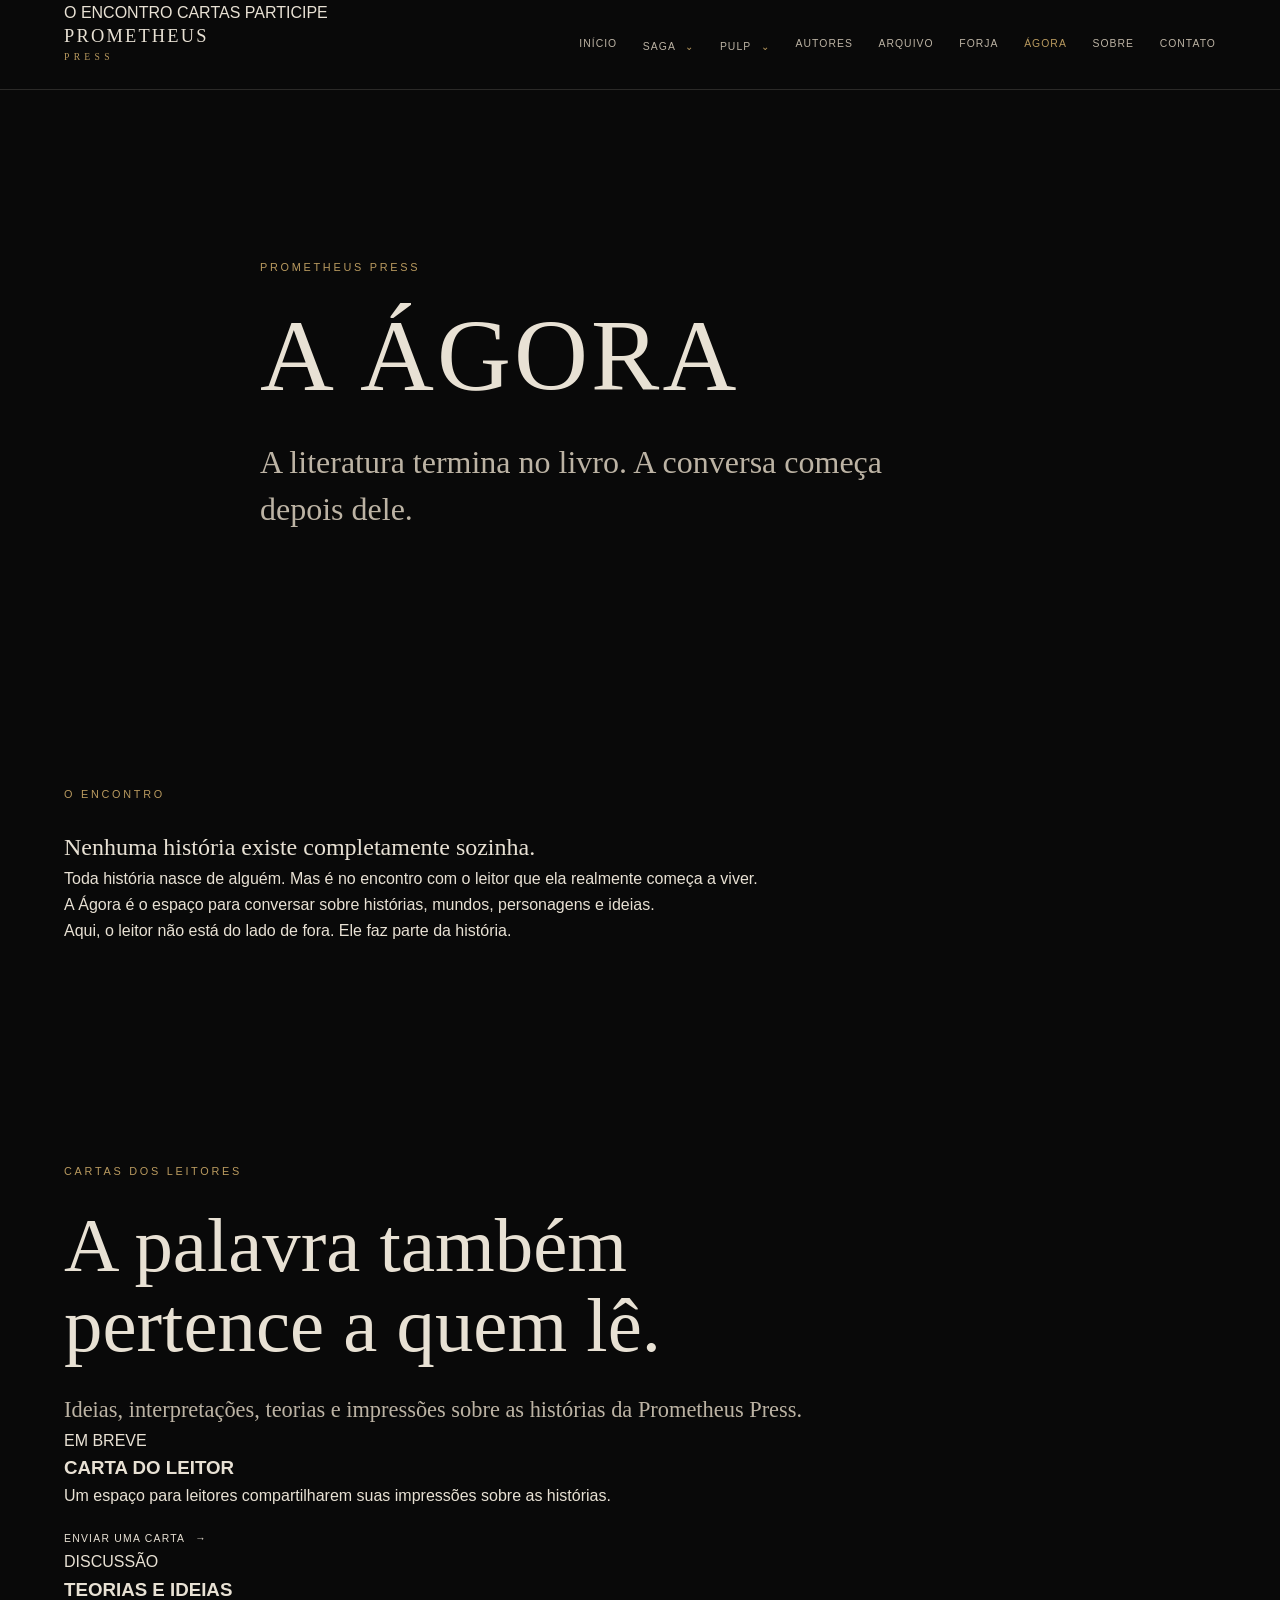
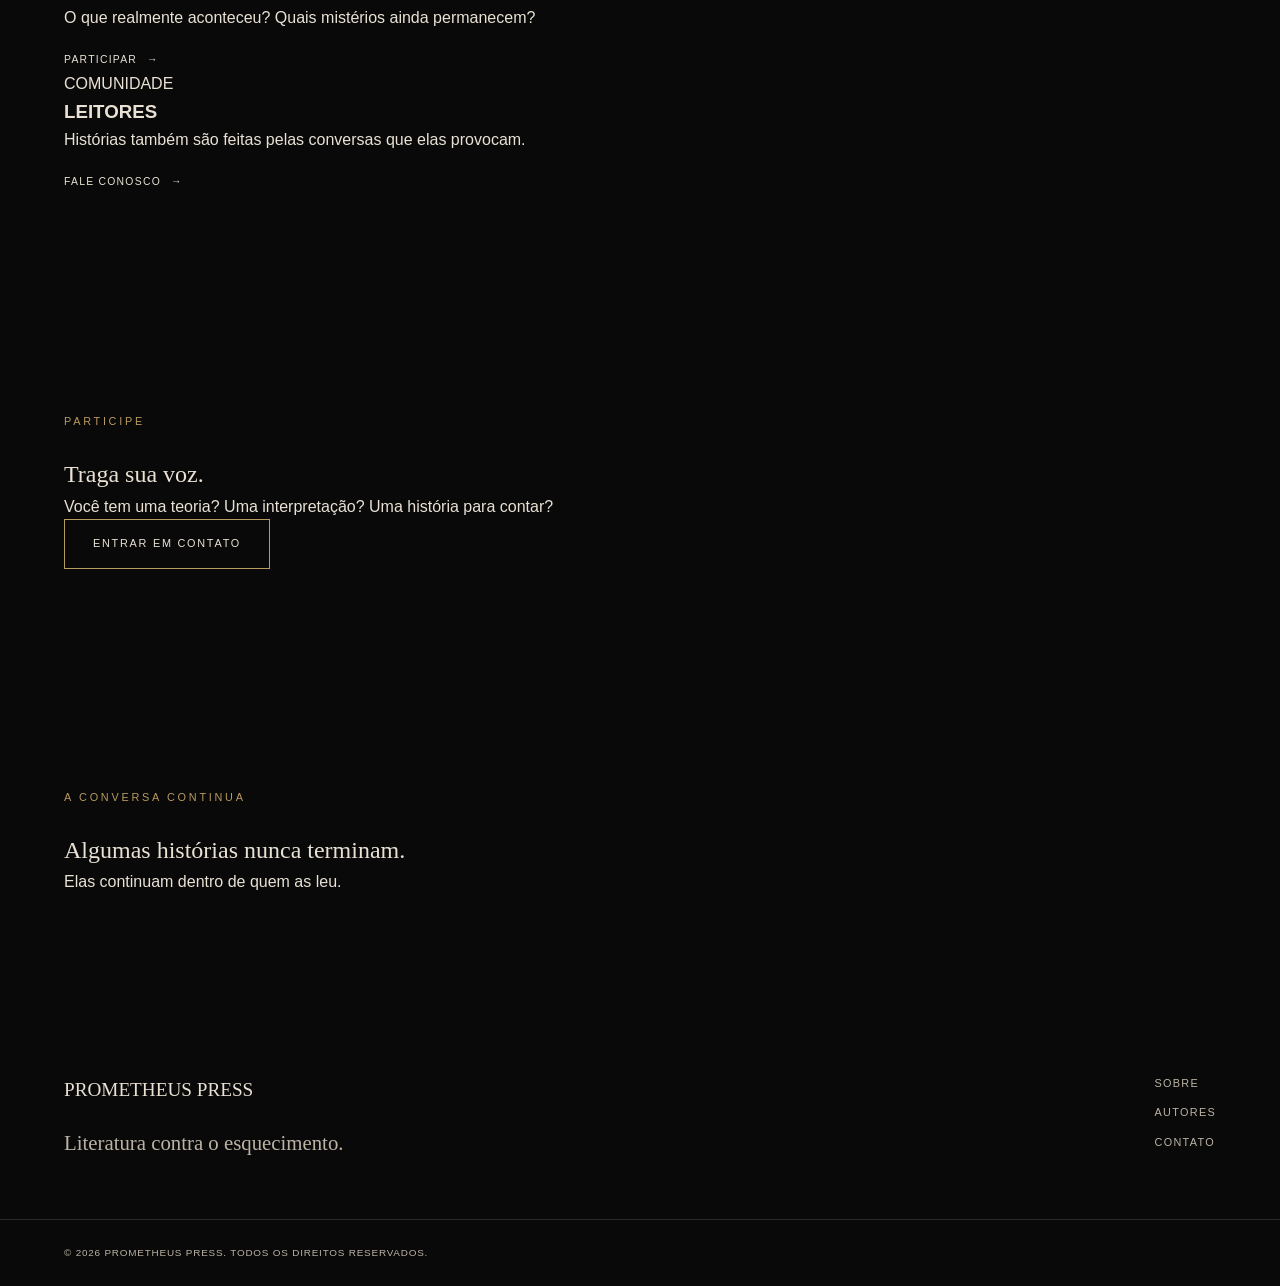
==== commit 9b58aa24: "Teste 3 commit" ====
--- a/Pages/agora.html
+++ b/Pages/agora.html
@@ -1,293 +1,728 @@
 <!DOCTYPE html>
 <html lang="pt-BR">
+
 <head>
+
     <meta charset="UTF-8">
+
     <meta name="viewport"
           content="width=device-width, initial-scale=1.0">
+
     <meta name="description"
           content="A Ágora — o espaço de encontro entre histórias, autores e leitores da Prometheus Press.">
+
     <title>A Ágora | Prometheus Press</title>
+
+
     <link rel="icon"
           type="image/x-icon"
-          href="../Assets/favicon/tocha.ico/tocha.ico">
-    <link rel="preconnect" href="https://fonts.googleapis.com">
-<link rel="preconnect" href="https://fonts.gstatic.com" crossorigin>
-<link href="https://fonts.googleapis.com/css2?family=Cinzel:wght@400;500;600&family=Cormorant+Garamond:ital,wght@0,400;0,600;1,400&family=Montserrat:wght@400;500;600;700&display=swap" rel="stylesheet">
-<link rel="stylesheet"
+          href="../Assets/favicon/tocha.ico">
+
+
+    <link rel="stylesheet"
           href="../CSS/style.css">
+
 </head>
+
+
 <body>
+
+
+    <!-- =====================================================
+         HEADER
+    ====================================================== -->
+
     <header class="site-header">
+
+
         <a href="../index.html"
            class="logo">
+
             PROMETHEUS
+
             <span>
                 PRESS
             </span>
+
         </a>
+
+
         <button class="menu-toggle"
                 aria-label="Abrir menu"
                 aria-expanded="false">
+
             ☰
+
         </button>
+
+
         <nav class="main-nav">
+
+
             <a href="../index.html">
+
                 INÍCIO
-            </a>
+
+            </a>
+
+
+            <!-- =========================
+                 SAGA
+            ========================== -->
+
             <div class="nav-item">
+
+
                 <button class="submenu-toggle">
+
                     SAGA
+
                     <span>⌄</span>
+
                 </button>
+
+
                 <div class="submenu">
+
+
                     <a href="saga.html">
+
                         VISÃO GERAL
+
                     </a>
+
+
                     <a href="saga.html#obras">
+
                         OBRAS
+
                     </a>
+
+
                     <a href="saga.html#ordem">
+
                         ORDEM DE LEITURA
+
                     </a>
+
+
                 </div>
-            </div>
+
+
+            </div>
+
+
+            <!-- =========================
+                 PULP
+            ========================== -->
+
             <div class="nav-item">
+
+
                 <button class="submenu-toggle">
+
                     PULP
+
                     <span>⌄</span>
+
                 </button>
+
+
                 <div class="submenu">
+
+
                     <a href="pulp.html">
+
                         VISÃO GERAL
+
                     </a>
+
+
                     <a href="pulp.html#obras">
+
                         OBRAS
+
                     </a>
+
+
                     <a href="pulp.html#arquivo">
+
                         ARQUIVO
+
                     </a>
+
+
                 </div>
-            </div>
+
+
+            </div>
+
+
             <a href="autores.html">
+
                 AUTORES
-            </a>
+
+            </a>
+
+
             <a href="arquivo.html">
+
                 ARQUIVO
-            </a>
+
+            </a>
+
+
             <a href="forja.html">
+
                 FORJA
-            </a>
+
+            </a>
+
+
             <a href="agora.html"
                class="active">
+
                 ÁGORA
-            </a>
+
+            </a>
+
+
             <a href="sobre.html">
+
                 SOBRE
-            </a>
+
+            </a>
+
+
             <a href="contato.html">
+
                 CONTATO
-            </a>
+
+            </a>
+
+
         </nav>
+
+
     </header>
+
+
+
+    <!-- =====================================================
+         NAVEGAÇÃO INTERNA
+    ====================================================== -->
+
     <nav class="agora-nav">
+
+
         <div class="container agora-nav-inner">
+
+
             <a href="#encontro">
+
                 O ENCONTRO
-            </a>
+
+            </a>
+
+
             <a href="#cartas">
+
                 CARTAS
-            </a>
+
+            </a>
+
+
             <a href="#participar">
+
                 PARTICIPE
-            </a>
+
+            </a>
+
+
         </div>
+
+
     </nav>
+
+
+
+    <!-- =====================================================
+         CONTEÚDO PRINCIPAL
+    ====================================================== -->
+
     <main>
+
+
+        <!-- =================================================
+             HERO
+        ================================================== -->
+
         <section class="page-hero agora-hero">
+
+
             <div class="section-container hero-content">
+
+
                 <p class="hero-kicker">
+
                     PROMETHEUS PRESS
+
                 </p>
+
+
                 <h1>
+
                     A ÁGORA
+
                 </h1>
+
+
                 <p class="hero-description">
+
                     A literatura termina no livro.
+
                     A conversa começa depois dele.
+
                 </p>
-            </div>
+
+
+            </div>
+
+
         </section>
+
+
+
+        <!-- =================================================
+             O ENCONTRO
+        ================================================== -->
+
         <section class="section agora-intro"
                  id="encontro">
+
+
             <div class="section-container">
+
+
                 <p class="section-eyebrow">
+
                     O ENCONTRO
+
                 </p>
+
+
                 <h2>
+
                     Nenhuma história existe
                     completamente sozinha.
+
                 </h2>
+
+
                 <div class="agora-text">
+
+
                     <p>
+
                         Toda história nasce de alguém.
+
                         Mas é no encontro com o leitor
                         que ela realmente começa a viver.
+
                     </p>
+
+
                     <p>
+
                         A Ágora é o espaço para conversar
                         sobre histórias, mundos, personagens
                         e ideias.
+
                     </p>
+
+
                     <p class="highlight">
+
                         Aqui, o leitor não está do lado de fora.
+
                         Ele faz parte da história.
+
                     </p>
+
+
                 </div>
-            </div>
+
+
+            </div>
+
+
         </section>
+
+
+
+        <!-- =================================================
+             CARTAS DOS LEITORES
+        ================================================== -->
+
         <section class="section agora-cartas"
                  id="cartas">
+
+
             <div class="section-container">
+
+
                 <div class="section-heading">
+
+
                     <p class="section-eyebrow">
+
                         CARTAS DOS LEITORES
+
                     </p>
+
+
                     <h2>
+
                         A palavra também pertence
                         a quem lê.
+
                     </h2>
+
+
                     <p>
+
                         Ideias, interpretações, teorias
                         e impressões sobre as histórias
                         da Prometheus Press.
+
                     </p>
+
+
                 </div>
+
+
                 <div class="cartas-grid">
+
+
+                    <!-- CARTA 01 -->
+
                     <article class="carta-card">
+
+
                         <span>
+
                             EM BREVE
+
                         </span>
+
+
                         <h3>
+
                             CARTA DO LEITOR
+
                         </h3>
+
+
                         <p>
+
                             Um espaço para leitores
                             compartilharem suas impressões
                             sobre as histórias.
+
                         </p>
+
+
                         <a href="contato.html"
                            class="author-link">
+
                             ENVIAR UMA CARTA
+
                             <span>
                                 →
                             </span>
+
                         </a>
+
+
                     </article>
+
+
+
+                    <!-- CARTA 02 -->
+
                     <article class="carta-card">
+
+
                         <span>
+
                             DISCUSSÃO
+
                         </span>
+
+
                         <h3>
+
                             TEORIAS E IDEIAS
+
                         </h3>
+
+
                         <p>
+
                             O que realmente aconteceu?
+
                             Quais mistérios ainda permanecem?
+
                         </p>
+
+
                         <a href="contato.html"
                            class="author-link">
+
                             PARTICIPAR
+
                             <span>
                                 →
                             </span>
+
                         </a>
+
+
                     </article>
+
+
+
+                    <!-- CARTA 03 -->
+
                     <article class="carta-card">
+
+
                         <span>
+
                             COMUNIDADE
+
                         </span>
+
+
                         <h3>
+
                             LEITORES
+
                         </h3>
+
+
                         <p>
+
                             Histórias também são feitas
                             pelas conversas que elas provocam.
+
                         </p>
+
+
                         <a href="contato.html"
                            class="author-link">
+
                             FALE CONOSCO
+
                             <span>
                                 →
                             </span>
+
                         </a>
+
+
                     </article>
+
+
                 </div>
-            </div>
+
+
+            </div>
+
+
         </section>
+
+
+
+        <!-- =================================================
+             PARTICIPE
+        ================================================== -->
+
         <section class="section agora-participe"
                  id="participar">
+
+
             <div class="section-container">
+
+
                 <p class="section-eyebrow">
+
                     PARTICIPE
+
                 </p>
+
+
                 <h2>
+
                     Traga sua voz.
+
                 </h2>
+
+
                 <p>
+
                     Você tem uma teoria?
+
                     Uma interpretação?
+
                     Uma história para contar?
+
                 </p>
+
+
                 <a href="contato.html"
                    class="btn-primary">
+
                     ENTRAR EM CONTATO
+
                 </a>
-            </div>
+
+
+            </div>
+
+
         </section>
+
+
+
+        <!-- =================================================
+             CHAMADA FINAL
+        ================================================== -->
+
         <section class="section agora-cta">
+
+
             <div class="section-container">
+
+
                 <p class="section-eyebrow">
+
                     A CONVERSA CONTINUA
+
                 </p>
+
+
                 <h2>
+
                     Algumas histórias
                     nunca terminam.
+
                 </h2>
+
+
                 <p>
+
                     Elas continuam dentro de quem as leu.
+
                 </p>
-            </div>
+
+
+            </div>
+
+
         </section>
+
+
     </main>
+
+
+
+    <!-- =====================================================
+         FOOTER
+    ====================================================== -->
+
     <footer class="site-footer">
+
+
         <div class="footer-content">
+
+
             <div class="footer-brand">
+
+
                 <h3>
+
                     PROMETHEUS PRESS
+
                 </h3>
+
+
                 <p>
+
                     Literatura contra o esquecimento.
+
                 </p>
-            </div>
+
+
+            </div>
+
+
             <div class="footer-links">
+
+
                 <a href="sobre.html">
+
                     SOBRE
+
                 </a>
+
+
                 <a href="autores.html">
+
                     AUTORES
+
                 </a>
+
+
                 <a href="contato.html">
+
                     CONTATO
+
                 </a>
-            </div>
+
+
+            </div>
+
+
         </div>
+
+
         <div class="footer-bottom">
+
+
             <p>
+
                 © 2026 PROMETHEUS PRESS.
+
                 TODOS OS DIREITOS RESERVADOS.
+
             </p>
+
+
         </div>
+
+
     </footer>
+
+
+
+    <!-- =====================================================
+         JAVASCRIPT
+    ====================================================== -->
+
     <script src="../JS/script.js"></script>
+
+
 </body>
-</html>
+
+</html>
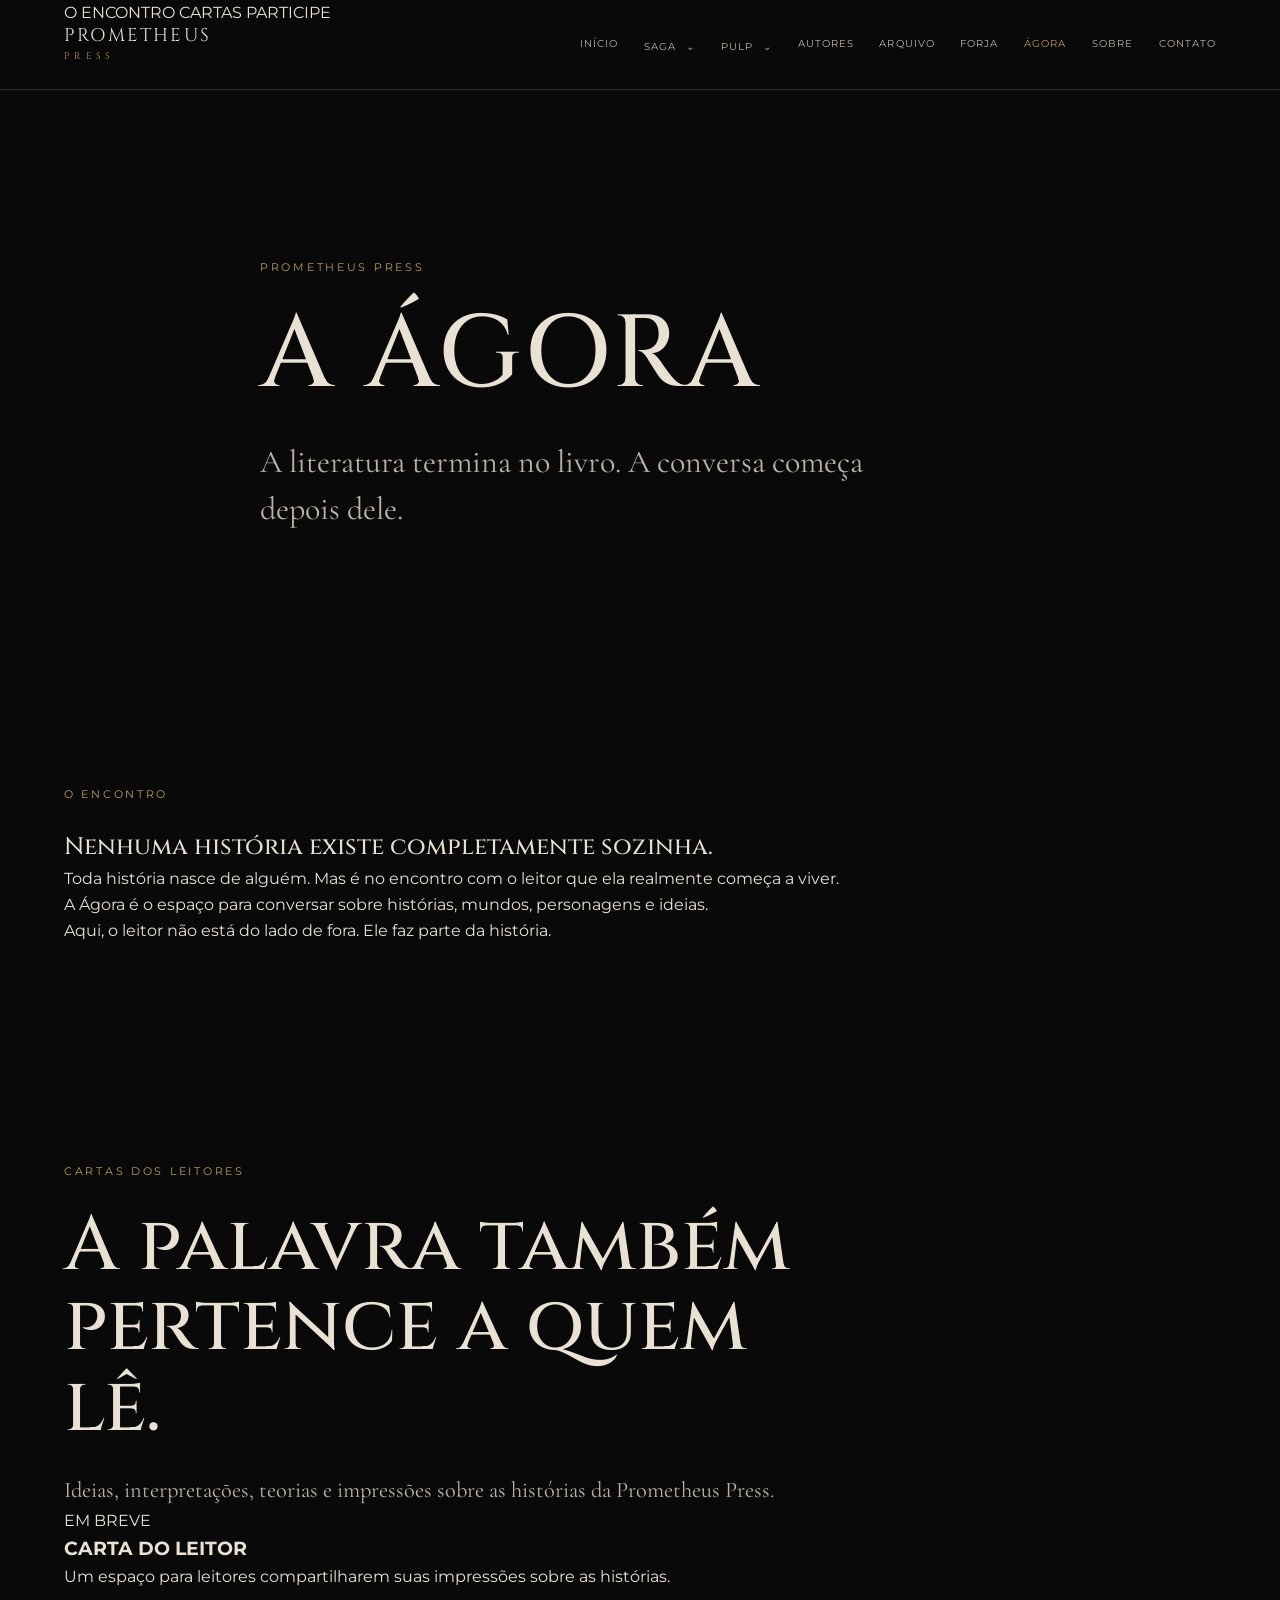
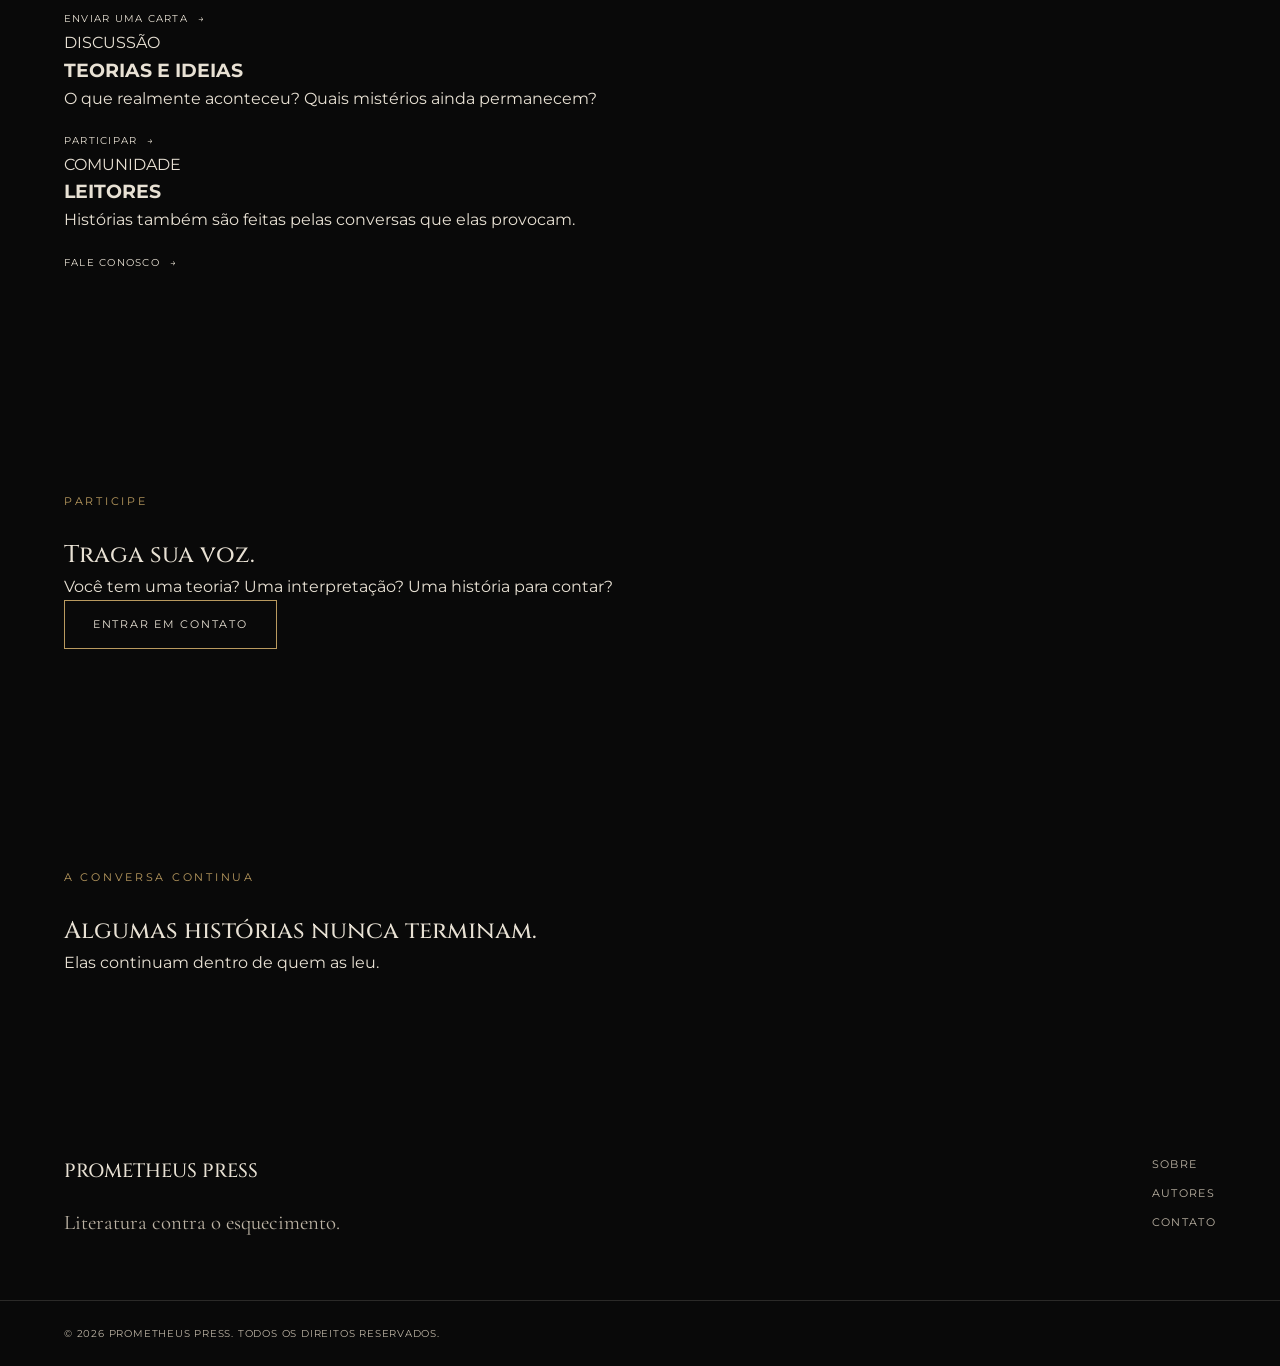
==== commit 4c0a2e1d: "Atualização da página sobre.html" ====
--- a/Pages/agora.html
+++ b/Pages/agora.html
@@ -1,728 +1,293 @@
 <!DOCTYPE html>
 <html lang="pt-BR">
-
 <head>
-
     <meta charset="UTF-8">
-
     <meta name="viewport"
           content="width=device-width, initial-scale=1.0">
-
     <meta name="description"
           content="A Ágora — o espaço de encontro entre histórias, autores e leitores da Prometheus Press.">
-
     <title>A Ágora | Prometheus Press</title>
-
-
     <link rel="icon"
           type="image/x-icon"
-          href="../Assets/favicon/tocha.ico">
-
-
-    <link rel="stylesheet"
+          href="../Assets/favicon/tocha.ico/tocha.ico">
+    <link rel="preconnect" href="https://fonts.googleapis.com">
+<link rel="preconnect" href="https://fonts.gstatic.com" crossorigin>
+<link href="https://fonts.googleapis.com/css2?family=Cinzel:wght@400;500;600&family=Cormorant+Garamond:ital,wght@0,400;0,600;1,400&family=Montserrat:wght@400;500;600;700&display=swap" rel="stylesheet">
+<link rel="stylesheet"
           href="../CSS/style.css">
-
 </head>
-
-
 <body>
-
-
-    <!-- =====================================================
-         HEADER
-    ====================================================== -->
-
     <header class="site-header">
-
-
         <a href="../index.html"
            class="logo">
-
             PROMETHEUS
-
             <span>
                 PRESS
             </span>
-
         </a>
-
-
         <button class="menu-toggle"
                 aria-label="Abrir menu"
                 aria-expanded="false">
-
             ☰
-
         </button>
-
-
         <nav class="main-nav">
-
-
             <a href="../index.html">
-
                 INÍCIO
-
-            </a>
-
-
-            <!-- =========================
-                 SAGA
-            ========================== -->
-
+            </a>
             <div class="nav-item">
-
-
                 <button class="submenu-toggle">
-
                     SAGA
-
                     <span>⌄</span>
-
                 </button>
-
-
                 <div class="submenu">
-
-
                     <a href="saga.html">
-
                         VISÃO GERAL
-
-                    </a>
-
-
+                    </a>
                     <a href="saga.html#obras">
-
                         OBRAS
-
-                    </a>
-
-
+                    </a>
                     <a href="saga.html#ordem">
-
                         ORDEM DE LEITURA
-
-                    </a>
-
-
-                </div>
-
-
-            </div>
-
-
-            <!-- =========================
-                 PULP
-            ========================== -->
-
+                    </a>
+                </div>
+            </div>
             <div class="nav-item">
-
-
                 <button class="submenu-toggle">
-
                     PULP
-
                     <span>⌄</span>
-
                 </button>
-
-
                 <div class="submenu">
-
-
                     <a href="pulp.html">
-
                         VISÃO GERAL
-
-                    </a>
-
-
+                    </a>
                     <a href="pulp.html#obras">
-
                         OBRAS
-
-                    </a>
-
-
+                    </a>
                     <a href="pulp.html#arquivo">
-
                         ARQUIVO
-
-                    </a>
-
-
-                </div>
-
-
-            </div>
-
-
+                    </a>
+                </div>
+            </div>
             <a href="autores.html">
-
                 AUTORES
-
-            </a>
-
-
+            </a>
             <a href="arquivo.html">
-
                 ARQUIVO
-
-            </a>
-
-
+            </a>
             <a href="forja.html">
-
                 FORJA
-
-            </a>
-
-
+            </a>
             <a href="agora.html"
                class="active">
-
                 ÁGORA
-
-            </a>
-
-
+            </a>
             <a href="sobre.html">
-
                 SOBRE
-
-            </a>
-
-
+            </a>
             <a href="contato.html">
-
                 CONTATO
-
-            </a>
-
-
+            </a>
         </nav>
-
-
     </header>
-
-
-
-    <!-- =====================================================
-         NAVEGAÇÃO INTERNA
-    ====================================================== -->
-
     <nav class="agora-nav">
-
-
         <div class="container agora-nav-inner">
-
-
             <a href="#encontro">
-
                 O ENCONTRO
-
-            </a>
-
-
+            </a>
             <a href="#cartas">
-
                 CARTAS
-
-            </a>
-
-
+            </a>
             <a href="#participar">
-
                 PARTICIPE
-
-            </a>
-
-
+            </a>
         </div>
-
-
     </nav>
-
-
-
-    <!-- =====================================================
-         CONTEÚDO PRINCIPAL
-    ====================================================== -->
-
     <main>
-
-
-        <!-- =================================================
-             HERO
-        ================================================== -->
-
         <section class="page-hero agora-hero">
-
-
             <div class="section-container hero-content">
-
-
                 <p class="hero-kicker">
-
                     PROMETHEUS PRESS
-
-                </p>
-
-
+                </p>
                 <h1>
-
                     A ÁGORA
-
                 </h1>
-
-
                 <p class="hero-description">
-
                     A literatura termina no livro.
-
                     A conversa começa depois dele.
-
-                </p>
-
-
-            </div>
-
-
-        </section>
-
-
-
-        <!-- =================================================
-             O ENCONTRO
-        ================================================== -->
-
+                </p>
+            </div>
+        </section>
         <section class="section agora-intro"
                  id="encontro">
-
-
-            <div class="section-container">
-
-
+            <div class="section-container">
                 <p class="section-eyebrow">
-
                     O ENCONTRO
-
-                </p>
-
-
+                </p>
                 <h2>
-
                     Nenhuma história existe
                     completamente sozinha.
-
                 </h2>
-
-
                 <div class="agora-text">
-
-
                     <p>
-
                         Toda história nasce de alguém.
-
                         Mas é no encontro com o leitor
                         que ela realmente começa a viver.
-
-                    </p>
-
-
+                    </p>
                     <p>
-
                         A Ágora é o espaço para conversar
                         sobre histórias, mundos, personagens
                         e ideias.
-
-                    </p>
-
-
+                    </p>
                     <p class="highlight">
-
                         Aqui, o leitor não está do lado de fora.
-
                         Ele faz parte da história.
-
-                    </p>
-
-
-                </div>
-
-
-            </div>
-
-
-        </section>
-
-
-
-        <!-- =================================================
-             CARTAS DOS LEITORES
-        ================================================== -->
-
+                    </p>
+                </div>
+            </div>
+        </section>
         <section class="section agora-cartas"
                  id="cartas">
-
-
-            <div class="section-container">
-
-
+            <div class="section-container">
                 <div class="section-heading">
-
-
                     <p class="section-eyebrow">
-
                         CARTAS DOS LEITORES
-
-                    </p>
-
-
+                    </p>
                     <h2>
-
                         A palavra também pertence
                         a quem lê.
-
                     </h2>
-
-
                     <p>
-
                         Ideias, interpretações, teorias
                         e impressões sobre as histórias
                         da Prometheus Press.
-
-                    </p>
-
-
-                </div>
-
-
+                    </p>
+                </div>
                 <div class="cartas-grid">
-
-
-                    <!-- CARTA 01 -->
-
                     <article class="carta-card">
-
-
                         <span>
-
                             EM BREVE
-
                         </span>
-
-
                         <h3>
-
                             CARTA DO LEITOR
-
                         </h3>
-
-
                         <p>
-
                             Um espaço para leitores
                             compartilharem suas impressões
                             sobre as histórias.
-
                         </p>
-
-
                         <a href="contato.html"
                            class="author-link">
-
                             ENVIAR UMA CARTA
-
                             <span>
                                 →
                             </span>
-
                         </a>
-
-
                     </article>
-
-
-
-                    <!-- CARTA 02 -->
-
                     <article class="carta-card">
-
-
                         <span>
-
                             DISCUSSÃO
-
                         </span>
-
-
                         <h3>
-
                             TEORIAS E IDEIAS
-
                         </h3>
-
-
                         <p>
-
                             O que realmente aconteceu?
-
                             Quais mistérios ainda permanecem?
-
                         </p>
-
-
                         <a href="contato.html"
                            class="author-link">
-
                             PARTICIPAR
-
                             <span>
                                 →
                             </span>
-
                         </a>
-
-
                     </article>
-
-
-
-                    <!-- CARTA 03 -->
-
                     <article class="carta-card">
-
-
                         <span>
-
                             COMUNIDADE
-
                         </span>
-
-
                         <h3>
-
                             LEITORES
-
                         </h3>
-
-
                         <p>
-
                             Histórias também são feitas
                             pelas conversas que elas provocam.
-
                         </p>
-
-
                         <a href="contato.html"
                            class="author-link">
-
                             FALE CONOSCO
-
                             <span>
                                 →
                             </span>
-
                         </a>
-
-
                     </article>
-
-
-                </div>
-
-
-            </div>
-
-
-        </section>
-
-
-
-        <!-- =================================================
-             PARTICIPE
-        ================================================== -->
-
+                </div>
+            </div>
+        </section>
         <section class="section agora-participe"
                  id="participar">
-
-
-            <div class="section-container">
-
-
+            <div class="section-container">
                 <p class="section-eyebrow">
-
                     PARTICIPE
-
-                </p>
-
-
+                </p>
                 <h2>
-
                     Traga sua voz.
-
                 </h2>
-
-
                 <p>
-
                     Você tem uma teoria?
-
                     Uma interpretação?
-
                     Uma história para contar?
-
-                </p>
-
-
+                </p>
                 <a href="contato.html"
                    class="btn-primary">
-
                     ENTRAR EM CONTATO
-
-                </a>
-
-
-            </div>
-
-
-        </section>
-
-
-
-        <!-- =================================================
-             CHAMADA FINAL
-        ================================================== -->
-
+                </a>
+            </div>
+        </section>
         <section class="section agora-cta">
-
-
-            <div class="section-container">
-
-
+            <div class="section-container">
                 <p class="section-eyebrow">
-
                     A CONVERSA CONTINUA
-
-                </p>
-
-
+                </p>
                 <h2>
-
                     Algumas histórias
                     nunca terminam.
-
                 </h2>
-
-
                 <p>
-
                     Elas continuam dentro de quem as leu.
-
-                </p>
-
-
-            </div>
-
-
-        </section>
-
-
+                </p>
+            </div>
+        </section>
     </main>
-
-
-
-    <!-- =====================================================
-         FOOTER
-    ====================================================== -->
-
     <footer class="site-footer">
-
-
         <div class="footer-content">
-
-
             <div class="footer-brand">
-
-
                 <h3>
-
                     PROMETHEUS PRESS
-
                 </h3>
-
-
                 <p>
-
                     Literatura contra o esquecimento.
-
-                </p>
-
-
-            </div>
-
-
+                </p>
+            </div>
             <div class="footer-links">
-
-
                 <a href="sobre.html">
-
                     SOBRE
-
-                </a>
-
-
+                </a>
                 <a href="autores.html">
-
                     AUTORES
-
-                </a>
-
-
+                </a>
                 <a href="contato.html">
-
                     CONTATO
-
-                </a>
-
-
-            </div>
-
-
+                </a>
+            </div>
         </div>
-
-
         <div class="footer-bottom">
-
-
             <p>
-
                 © 2026 PROMETHEUS PRESS.
-
                 TODOS OS DIREITOS RESERVADOS.
-
             </p>
-
-
         </div>
-
-
     </footer>
-
-
-
-    <!-- =====================================================
-         JAVASCRIPT
-    ====================================================== -->
-
     <script src="../JS/script.js"></script>
-
-
 </body>
-
-</html>+</html>
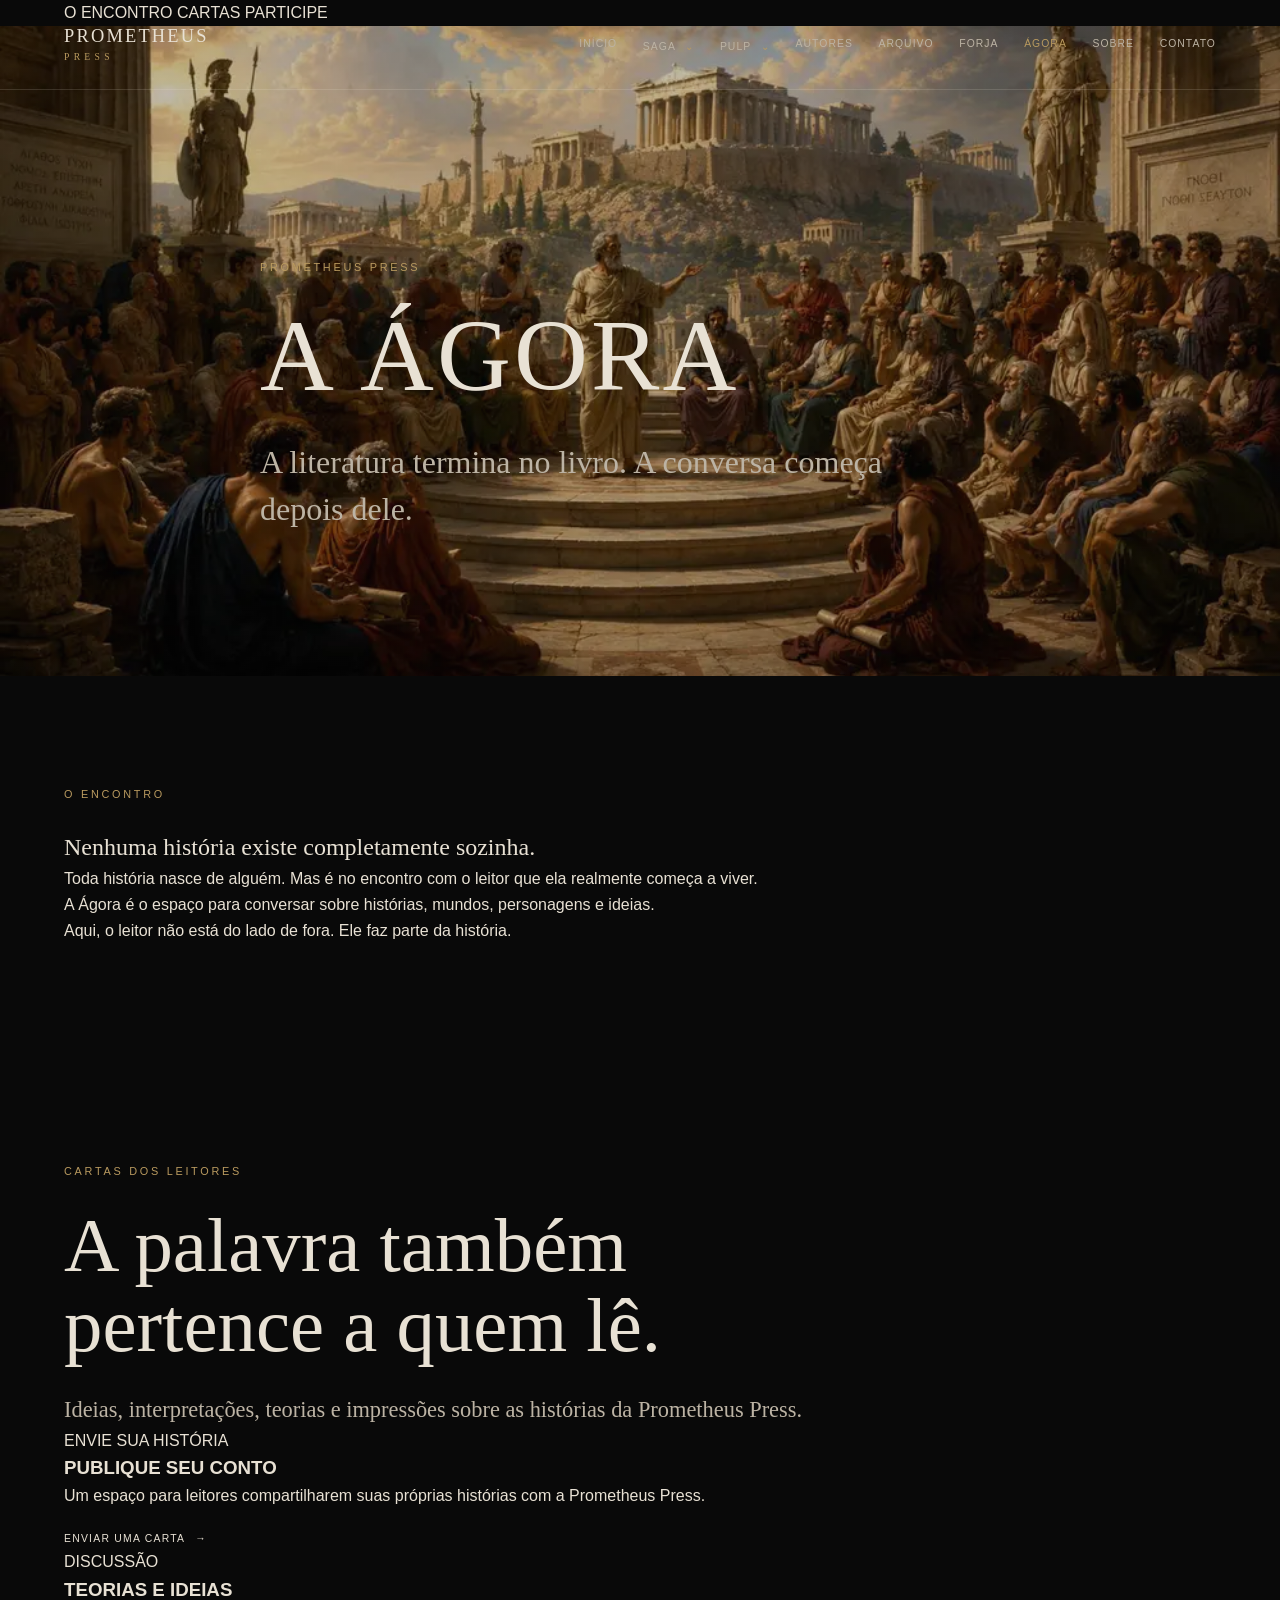
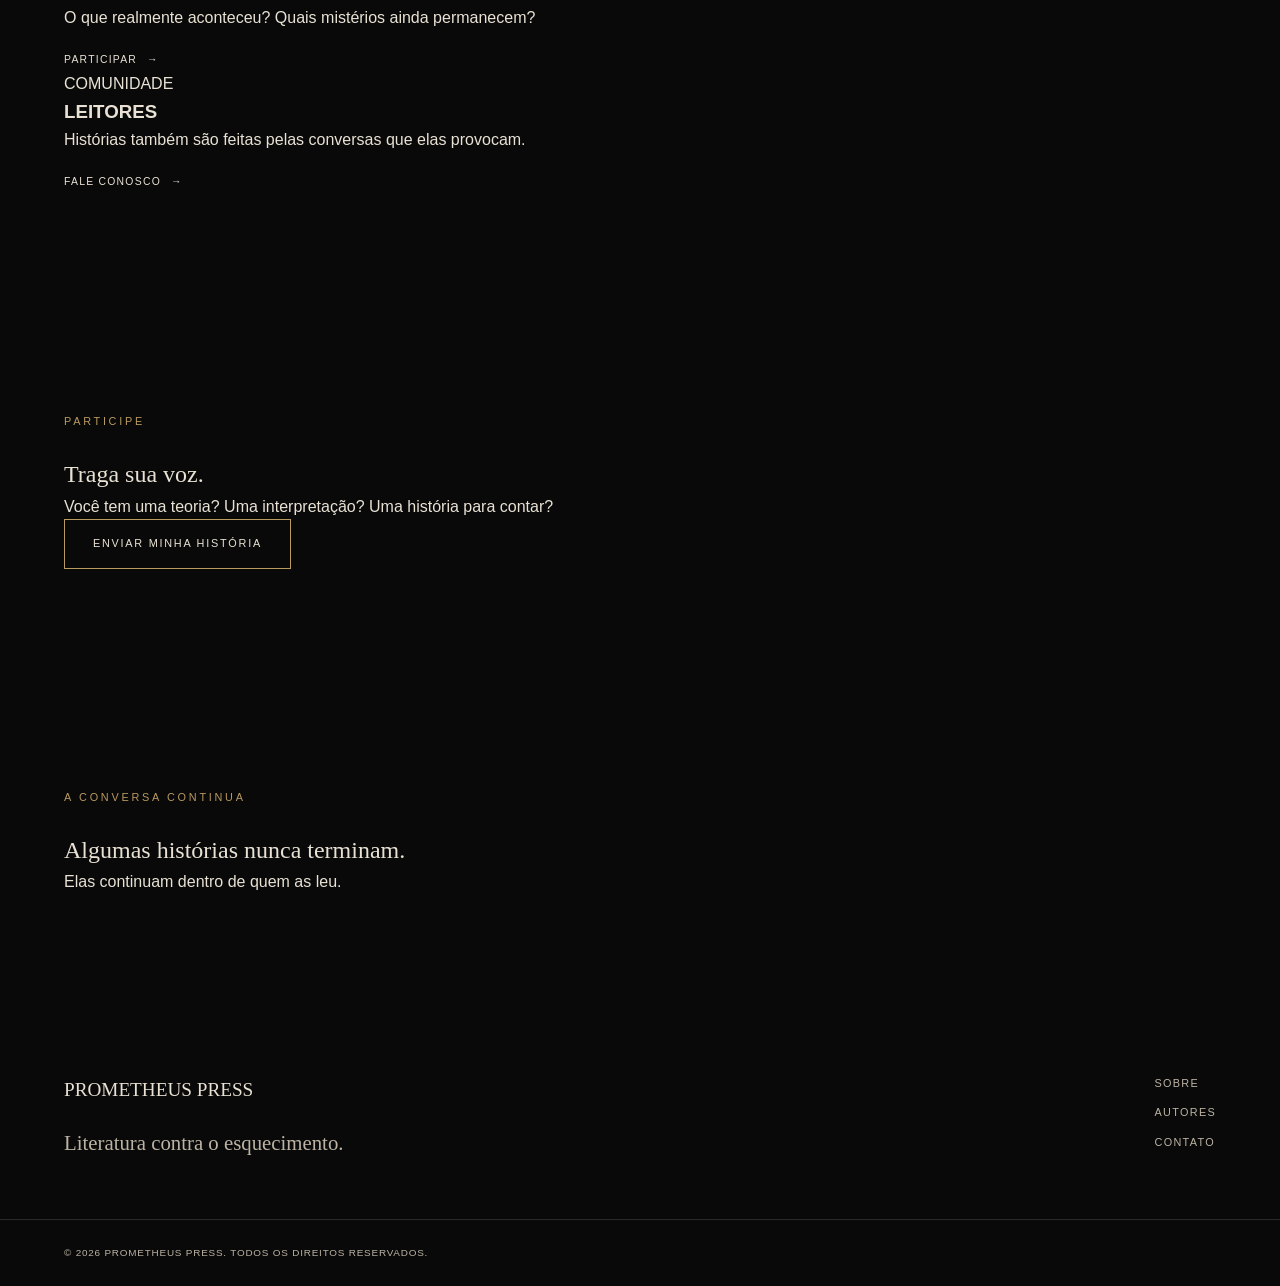
==== commit 476bc88a: "Commit Cartas" ====
--- a/Pages/agora.html
+++ b/Pages/agora.html
@@ -1,293 +1,731 @@
 <!DOCTYPE html>
 <html lang="pt-BR">
+
 <head>
+
     <meta charset="UTF-8">
+
     <meta name="viewport"
           content="width=device-width, initial-scale=1.0">
+
     <meta name="description"
           content="A Ágora — o espaço de encontro entre histórias, autores e leitores da Prometheus Press.">
+
     <title>A Ágora | Prometheus Press</title>
+
+
     <link rel="icon"
           type="image/x-icon"
           href="../Assets/favicon/tocha.ico/tocha.ico">
+
     <link rel="preconnect" href="https://fonts.googleapis.com">
-<link rel="preconnect" href="https://fonts.gstatic.com" crossorigin>
-<link href="https://fonts.googleapis.com/css2?family=Cinzel:wght@400;500;600&family=Cormorant+Garamond:ital,wght@0,400;0,600;1,400&family=Montserrat:wght@400;500;600;700&display=swap" rel="stylesheet">
-<link rel="stylesheet"
+    <link rel="preconnect" href="https://fonts.gstatic.com" crossorigin>
+    <link href="https://fonts.googleapis.com/css2?family=Cinzel:wght@400;500;600&family=Cormorant+Garamond:ital,wght@0,400;0,600;1,400&family=Montserrat:wght@400;500;600;700&display=swap" rel="stylesheet">
+
+    <link rel="stylesheet"
           href="../CSS/style.css">
+
 </head>
+
+
 <body>
+
+
+    <!-- =====================================================
+         HEADER
+    ====================================================== -->
+
     <header class="site-header">
+
+
         <a href="../index.html"
            class="logo">
+
             PROMETHEUS
+
             <span>
                 PRESS
             </span>
+
         </a>
+
+
         <button class="menu-toggle"
                 aria-label="Abrir menu"
                 aria-expanded="false">
+
             ☰
+
         </button>
+
+
         <nav class="main-nav">
+
+
             <a href="../index.html">
+
                 INÍCIO
-            </a>
+
+            </a>
+
+
+            <!-- =========================
+                 SAGA
+            ========================== -->
+
             <div class="nav-item">
+
+
                 <button class="submenu-toggle">
+
                     SAGA
+
                     <span>⌄</span>
+
                 </button>
+
+
                 <div class="submenu">
+
+
                     <a href="saga.html">
+
                         VISÃO GERAL
+
                     </a>
+
+
                     <a href="saga.html#obras">
+
                         OBRAS
+
                     </a>
+
+
                     <a href="saga.html#ordem">
+
                         ORDEM DE LEITURA
+
                     </a>
+
+
                 </div>
-            </div>
+
+
+            </div>
+
+
+            <!-- =========================
+                 PULP
+            ========================== -->
+
             <div class="nav-item">
+
+
                 <button class="submenu-toggle">
+
                     PULP
+
                     <span>⌄</span>
+
                 </button>
+
+
                 <div class="submenu">
+
+
                     <a href="pulp.html">
+
                         VISÃO GERAL
+
                     </a>
+
+
                     <a href="pulp.html#obras">
+
                         OBRAS
+
                     </a>
+
+
                     <a href="pulp.html#arquivo">
+
                         ARQUIVO
+
                     </a>
+
+
                 </div>
-            </div>
+
+
+            </div>
+
+
             <a href="autores.html">
+
                 AUTORES
-            </a>
+
+            </a>
+
+
             <a href="arquivo.html">
+
                 ARQUIVO
-            </a>
+
+            </a>
+
+
             <a href="forja.html">
+
                 FORJA
-            </a>
+
+            </a>
+
+
             <a href="agora.html"
                class="active">
+
                 ÁGORA
-            </a>
+
+            </a>
+
+
             <a href="sobre.html">
+
                 SOBRE
-            </a>
+
+            </a>
+
+
             <a href="contato.html">
+
                 CONTATO
-            </a>
+
+            </a>
+
+
         </nav>
+
+
     </header>
+
+
+
+    <!-- =====================================================
+         NAVEGAÇÃO INTERNA
+    ====================================================== -->
+
     <nav class="agora-nav">
+
+
         <div class="container agora-nav-inner">
+
+
             <a href="#encontro">
+
                 O ENCONTRO
-            </a>
+
+            </a>
+
+
             <a href="#cartas">
+
                 CARTAS
-            </a>
+
+            </a>
+
+
             <a href="#participar">
+
                 PARTICIPE
-            </a>
+
+            </a>
+
+
         </div>
+
+
     </nav>
+
+
+
+    <!-- =====================================================
+         CONTEÚDO PRINCIPAL
+    ====================================================== -->
+
     <main>
+
+
+        <!-- =================================================
+             HERO
+        ================================================== -->
+
         <section class="page-hero agora-hero">
+
+
             <div class="section-container hero-content">
+
+
                 <p class="hero-kicker">
+
                     PROMETHEUS PRESS
+
                 </p>
+
+
                 <h1>
+
                     A ÁGORA
+
                 </h1>
+
+
                 <p class="hero-description">
+
                     A literatura termina no livro.
+
                     A conversa começa depois dele.
+
                 </p>
-            </div>
+
+
+            </div>
+
+
         </section>
+
+
+
+        <!-- =================================================
+             O ENCONTRO
+        ================================================== -->
+
         <section class="section agora-intro"
                  id="encontro">
+
+
             <div class="section-container">
+
+
                 <p class="section-eyebrow">
+
                     O ENCONTRO
+
                 </p>
+
+
                 <h2>
+
                     Nenhuma história existe
                     completamente sozinha.
+
                 </h2>
+
+
                 <div class="agora-text">
+
+
                     <p>
+
                         Toda história nasce de alguém.
+
                         Mas é no encontro com o leitor
                         que ela realmente começa a viver.
+
                     </p>
+
+
                     <p>
+
                         A Ágora é o espaço para conversar
                         sobre histórias, mundos, personagens
                         e ideias.
+
                     </p>
+
+
                     <p class="highlight">
+
                         Aqui, o leitor não está do lado de fora.
+
                         Ele faz parte da história.
+
                     </p>
+
+
                 </div>
-            </div>
+
+
+            </div>
+
+
         </section>
+
+
+
+        <!-- =================================================
+             CARTAS DOS LEITORES
+        ================================================== -->
+
         <section class="section agora-cartas"
                  id="cartas">
+
+
             <div class="section-container">
+
+
                 <div class="section-heading">
+
+
                     <p class="section-eyebrow">
+
                         CARTAS DOS LEITORES
+
                     </p>
+
+
                     <h2>
+
                         A palavra também pertence
                         a quem lê.
+
                     </h2>
+
+
                     <p>
+
                         Ideias, interpretações, teorias
                         e impressões sobre as histórias
                         da Prometheus Press.
+
                     </p>
+
+
                 </div>
+
+
                 <div class="cartas-grid">
+
+
+                    <!-- CARTA 01 -->
+
                     <article class="carta-card">
+
+
                         <span>
-                            EM BREVE
+
+                            ENVIE SUA HISTÓRIA
+
                         </span>
+
+
                         <h3>
-                            CARTA DO LEITOR
+
+                            PUBLIQUE SEU CONTO
+
                         </h3>
+
+
                         <p>
+
                             Um espaço para leitores
-                            compartilharem suas impressões
-                            sobre as histórias.
+                            compartilharem suas próprias
+                            histórias com a Prometheus Press.
+
                         </p>
-                        <a href="contato.html"
+
+
+                        <a href="cartas.html"
                            class="author-link">
+
                             ENVIAR UMA CARTA
+
                             <span>
                                 →
                             </span>
+
                         </a>
+
+
                     </article>
+
+
+
+                    <!-- CARTA 02 -->
+
                     <article class="carta-card">
+
+
                         <span>
+
                             DISCUSSÃO
+
                         </span>
+
+
                         <h3>
+
                             TEORIAS E IDEIAS
+
                         </h3>
+
+
                         <p>
+
                             O que realmente aconteceu?
+
                             Quais mistérios ainda permanecem?
+
                         </p>
+
+
                         <a href="contato.html"
                            class="author-link">
+
                             PARTICIPAR
+
                             <span>
                                 →
                             </span>
+
                         </a>
+
+
                     </article>
+
+
+
+                    <!-- CARTA 03 -->
+
                     <article class="carta-card">
+
+
                         <span>
+
                             COMUNIDADE
+
                         </span>
+
+
                         <h3>
+
                             LEITORES
+
                         </h3>
+
+
                         <p>
+
                             Histórias também são feitas
                             pelas conversas que elas provocam.
+
                         </p>
+
+
                         <a href="contato.html"
                            class="author-link">
+
                             FALE CONOSCO
+
                             <span>
                                 →
                             </span>
+
                         </a>
+
+
                     </article>
+
+
                 </div>
-            </div>
+
+
+            </div>
+
+
         </section>
+
+
+
+        <!-- =================================================
+             PARTICIPE
+        ================================================== -->
+
         <section class="section agora-participe"
                  id="participar">
+
+
             <div class="section-container">
+
+
                 <p class="section-eyebrow">
+
                     PARTICIPE
+
                 </p>
+
+
                 <h2>
+
                     Traga sua voz.
+
                 </h2>
+
+
                 <p>
+
                     Você tem uma teoria?
+
                     Uma interpretação?
+
                     Uma história para contar?
+
                 </p>
-                <a href="contato.html"
+
+
+                <a href="cartas.html"
                    class="btn-primary">
-                    ENTRAR EM CONTATO
+
+                    ENVIAR MINHA HISTÓRIA
+
                 </a>
-            </div>
+
+
+            </div>
+
+
         </section>
+
+
+
+        <!-- =================================================
+             CHAMADA FINAL
+        ================================================== -->
+
         <section class="section agora-cta">
+
+
             <div class="section-container">
+
+
                 <p class="section-eyebrow">
+
                     A CONVERSA CONTINUA
+
                 </p>
+
+
                 <h2>
+
                     Algumas histórias
                     nunca terminam.
+
                 </h2>
+
+
                 <p>
+
                     Elas continuam dentro de quem as leu.
+
                 </p>
-            </div>
+
+
+            </div>
+
+
         </section>
+
+
     </main>
+
+
+
+    <!-- =====================================================
+         FOOTER
+    ====================================================== -->
+
     <footer class="site-footer">
+
+
         <div class="footer-content">
+
+
             <div class="footer-brand">
+
+
                 <h3>
+
                     PROMETHEUS PRESS
+
                 </h3>
+
+
                 <p>
+
                     Literatura contra o esquecimento.
+
                 </p>
-            </div>
+
+
+            </div>
+
+
             <div class="footer-links">
+
+
                 <a href="sobre.html">
+
                     SOBRE
+
                 </a>
+
+
                 <a href="autores.html">
+
                     AUTORES
+
                 </a>
+
+
                 <a href="contato.html">
+
                     CONTATO
+
                 </a>
-            </div>
+
+
+            </div>
+
+
         </div>
+
+
         <div class="footer-bottom">
+
+
             <p>
+
                 © 2026 PROMETHEUS PRESS.
+
                 TODOS OS DIREITOS RESERVADOS.
+
             </p>
+
+
         </div>
+
+
     </footer>
+
+
+
+    <!-- =====================================================
+         JAVASCRIPT
+    ====================================================== -->
+
     <script src="../JS/script.js"></script>
+
+
 </body>
-</html>
+
+</html>
--- a/CSS/style.css
+++ b/CSS/style.css
@@ -4,1282 +4,2695 @@
    ========================================================= */
 
 
-
-
-
-
-
-
-
-
+/* =========================================================
+   1. FONTES
+   ========================================================= */
+
+@font-face {
+
+    font-family: "Cinzel";
+
+    src: url("../Assets/Fonts/Display/Cinzel/Cinzel-Regular.ttf");
+
+    font-weight: 400;
+
+    font-style: normal;
+
+}
+
+
+@font-face {
+
+    font-family: "Cinzel";
+
+    src: url("../Assets/Fonts/Display/Cinzel/Cinzel-Medium.ttf");
+
+    font-weight: 500;
+
+    font-style: normal;
+
+}
+
+
+@font-face {
+
+    font-family: "Cinzel";
+
+    src: url("../Assets/Fonts/Display/Cinzel/Cinzel-SemiBold.ttf");
+
+    font-weight: 600;
+
+    font-style: normal;
+
+}
+
+
+@font-face {
+
+    font-family: "Montserrat";
+
+    src: url("../Assets/Fonts/Sans/Montserrat/Montserrat-Regular.ttf");
+
+    font-weight: 400;
+
+    font-style: normal;
+
+}
+
+
+@font-face {
+
+    font-family: "Montserrat";
+
+    src: url("../Assets/Fonts/Sans/Montserrat/Montserrat-Medium.ttf");
+
+    font-weight: 500;
+
+    font-style: normal;
+
+}
+
+
+@font-face {
+
+    font-family: "Montserrat";
+
+    src: url("../Assets/Fonts/Sans/Montserrat/Montserrat-SemiBold.ttf");
+
+    font-weight: 600;
+
+    font-style: normal;
+
+}
+
+
+@font-face {
+
+    font-family: "Montserrat";
+
+    src: url("../Assets/Fonts/Sans/Montserrat/Montserrat-Bold.ttf");
+
+    font-weight: 700;
+
+    font-style: normal;
+
+}
+
+
+@font-face {
+
+    font-family: "Cormorant Garamond";
+
+    src: url("../Assets/Fonts/Serif/Cormorant_Garamond/CormorantGaramond-Regular.ttf");
+
+    font-weight: 400;
+
+    font-style: normal;
+
+}
+
+
+@font-face {
+
+    font-family: "Cormorant Garamond";
+
+    src: url("../Assets/Fonts/Serif/Cormorant_Garamond/CormorantGaramond-Italic.ttf");
+
+    font-weight: 400;
+
+    font-style: italic;
+
+}
+
+
+@font-face {
+
+    font-family: "Cormorant Garamond";
+
+    src: url("../Assets/Fonts/Serif/Cormorant_Garamond/CormorantGaramond-SemiBold.ttf");
+
+    font-weight: 600;
+
+    font-style: normal;
+
+}
+
+
+/* =========================================================
+   2. VARIÁVEIS
+   ========================================================= */
 
 :root {
+
     --black: #090909;
+
     --black-soft: #111111;
+
     --black-light: #181818;
+
     --paper: #e8e1d4;
+
     --paper-dark: #bcb3a4;
+
     --gold: #b99a5f;
+
     --red: #8e1d1d;
+
     --red-dark: #5d1111;
+
+
     --font-display: "Cinzel", serif;
+
     --font-serif: "Cormorant Garamond", serif;
+
     --font-sans: "Montserrat", sans-serif;
+
+
     --section-padding: 110px;
-}
+
+}
+
+
+/* =========================================================
+   3. RESET
+   ========================================================= */
 
 * {
+
     margin: 0;
+
     padding: 0;
+
     box-sizing: border-box;
-}
+
+}
+
 
 html {
+
     scroll-behavior: smooth;
-}
+
+}
+
 
 body {
+
     background: var(--black);
+
     color: var(--paper);
+
     font-family: var(--font-sans);
+
     line-height: 1.6;
-}
+
+}
+
 
 img {
+
     max-width: 100%;
+
     display: block;
-}
+
+}
+
 
 a {
+
     color: inherit;
+
     text-decoration: none;
-}
+
+}
+
 
 button {
+
     font: inherit;
-}
+
+}
+
+
+/* =========================================================
+   4. CONTAINERS
+   ========================================================= */
 
 .container,
 .section-container {
+
     width: min(1200px, 90%);
+
     margin: 0 auto;
-}
+
+}
+
+
+/* =========================================================
+   5. HEADER
+   ========================================================= */
 
 .site-header {
+
     position: absolute;
+
     top: 0;
+
     left: 0;
+
     width: 100%;
+
     min-height: 90px;
+
     z-index: 100;
-    border-bottom: 1px solid rgba(232, 225, 212, 0.15);
-}
+
+    border-bottom: 1px solid
+        rgba(232, 225, 212, 0.15);
+
+}
+
 
 .site-header {
+
     display: flex;
+
     align-items: center;
+
     justify-content: space-between;
+
     padding: 0 5%;
-}
+
+}
+
+
+/* =========================================================
+   6. LOGO
+   ========================================================= */
 
 .logo {
+
     display: flex;
+
     flex-direction: column;
+
     flex-shrink: 0;
+
     font-family: var(--font-display);
+
     font-size: 1.15rem;
+
     line-height: 1;
+
     letter-spacing: 0.12em;
-}
+
+}
+
 
 .logo span {
+
     margin-top: 7px;
+
     color: var(--gold);
+
     font-size: 0.6rem;
+
     letter-spacing: 0.45em;
-}
+
+}
+
+
+/* =========================================================
+   7. MENU PRINCIPAL
+   ========================================================= */
 
 .main-nav {
+
     display: flex;
+
     align-items: center;
+
     gap: clamp(16px, 2vw, 30px);
-}
+
+}
+
 
 .main-nav > a,
 .submenu-toggle {
+
     color: var(--paper-dark);
+
     font-family: var(--font-sans);
+
     font-size: 0.65rem;
+
     letter-spacing: 0.10em;
+
     text-transform: uppercase;
+
     white-space: nowrap;
+
     transition: color 0.3s ease;
-}
+
+}
+
 
 .main-nav > a:hover,
 .main-nav > a.active,
 .submenu-toggle:hover {
+
     color: var(--gold);
-}
+
+}
+
+
+/* =========================================================
+   8. SUBMENUS
+   ========================================================= */
 
 .nav-item {
+
     position: relative;
-}
+
+}
+
 
 .submenu-toggle {
+
     background: none;
+
     border: none;
+
     cursor: pointer;
-}
+
+}
+
 
 .submenu-toggle span {
+
     margin-left: 6px;
+
     color: var(--gold);
-}
+
+}
+
 
 .submenu {
+
     position: absolute;
+
     top: calc(100% + 18px);
+
     left: 0;
+
     z-index: 200;
+
     display: none;
+
     flex-direction: column;
+
     min-width: 210px;
+
     padding: 12px 0;
+
     background: var(--black);
-    border: 1px solid rgba(232, 225, 212, 0.15);
-}
+
+    border: 1px solid
+        rgba(232, 225, 212, 0.15);
+
+}
+
 
 .nav-item.active .submenu {
+
     display: flex;
-}
+
+}
+
 
 .submenu a {
+
     display: block;
+
     padding: 11px 18px;
+
     color: var(--paper-dark);
+
     font-family: var(--font-sans);
+
     font-size: 0.63rem;
+
     letter-spacing: 0.10em;
+
     text-transform: uppercase;
+
     white-space: nowrap;
-}
+
+}
+
 
 .submenu a:hover {
+
     color: var(--gold);
-}
+
+}
+
+
+/* =========================================================
+   9. BOTÃO DO MENU
+   ========================================================= */
 
 .menu-toggle {
+
     display: none;
+
     color: var(--paper);
+
     background: none;
+
     border: none;
+
     font-size: 1.7rem;
+
     cursor: pointer;
-}
+
+}
+
+
+/* =========================================================
+   10. HERO GLOBAL
+   ========================================================= */
 
 .hero,
 .page-hero {
+
     position: relative;
+
     min-height: 100vh;
+
     display: flex;
+
     align-items: center;
-}
+
+}
+
 
 .hero-content {
+
     position: relative;
+
     z-index: 2;
+
     max-width: 760px;
+
     padding-top: 90px;
-}
+
+}
+
 
 .eyebrow,
 .hero-kicker,
 .section-eyebrow {
+
     margin-bottom: 25px;
+
     color: var(--gold);
+
     font-family: var(--font-sans);
+
     font-size: 0.68rem;
+
     letter-spacing: 0.25em;
+
     text-transform: uppercase;
-}
+
+}
+
 
 .hero h1,
 .page-hero h1 {
+
     font-family: var(--font-display);
+
     font-size: clamp(3rem, 8vw, 7rem);
+
     font-weight: 500;
+
     line-height: 1.05;
+
     letter-spacing: 0.03em;
-}
+
+}
+
 
 .hero-subtitle,
 .hero-description {
+
     max-width: 650px;
+
     margin-top: 30px;
+
     color: var(--paper-dark);
+
     font-family: var(--font-serif);
+
     font-size: clamp(1.4rem, 2.5vw, 2rem);
+
     line-height: 1.45;
-}
+
+}
+
+
+/* =========================================================
+   11. HERO DA HOMEPAGE
+   ========================================================= */
 
 .hero {
+
     background:
+
         linear-gradient(
+
             90deg,
+
             rgba(9, 9, 9, 0.98),
+
             rgba(9, 9, 9, 0.80),
+
             rgba(9, 9, 9, 0.35)
+
         ),
+
         url("../Assets/Imagens/Hero/prometheus-torch.webp")
+
         center / cover no-repeat;
-}
+
+}
+
+
+/* =========================================================
+   12. BOTÕES
+   ========================================================= */
 
 .btn,
 .btn-primary {
+
     display: inline-block;
+
     padding: 15px 28px;
+
     color: var(--paper);
+
     border: 1px solid var(--gold);
+
     font-family: var(--font-sans);
+
     font-size: 0.68rem;
+
     letter-spacing: 0.16em;
+
     text-transform: uppercase;
+
     transition: all 0.35s ease;
-}
+
+}
+
 
 .btn:hover,
 .btn-primary:hover {
+
     color: var(--black);
+
     background: var(--gold);
-}
+
+}
+
+
+/* =========================================================
+   13. SEÇÕES
+   ========================================================= */
 
 .section {
+
     padding: var(--section-padding) 0;
-}
+
+}
+
 
 .section h2 {
+
     font-family: var(--font-display);
+
     font-weight: 500;
-}
+
+}
+
+
+/* =========================================================
+   14. MANIFESTO
+   ========================================================= */
 
 .manifesto {
+
     color: var(--black);
+
     background: var(--paper);
-}
+
+}
+
 
 .manifesto h2 {
+
     max-width: 800px;
+
     font-size: clamp(2.5rem, 6vw, 5.5rem);
+
     line-height: 1.05;
-}
+
+}
+
 
 .manifesto-text {
+
     max-width: 680px;
+
     margin-top: 55px;
-}
+
+}
+
 
 .manifesto-text p {
+
     margin-bottom: 18px;
+
     font-family: var(--font-serif);
+
     font-size: clamp(1.4rem, 2.5vw, 2rem);
-}
+
+}
+
 
 .manifesto-text .highlight {
+
     color: var(--red);
-}
+
+}
+
+
+/* =========================================================
+   15. IMPRINTS
+   ========================================================= */
 
 .imprint {
+
     position: relative;
+
     min-height: 620px;
+
     display: flex;
+
     align-items: center;
-}
+
+}
+
 
 .imprint-content {
+
     max-width: 720px;
-}
+
+}
+
 
 .imprint h2 {
+
     font-size: clamp(2.5rem, 6vw, 5.5rem);
+
     line-height: 1.08;
-}
+
+}
+
 
 .imprint p:not(.section-label) {
+
     max-width: 580px;
+
     margin: 30px 0;
+
     color: var(--paper-dark);
+
     font-family: var(--font-serif);
+
     font-size: 1.6rem;
-}
+
+}
+
 
 .imprint-saga {
+
     background:
+
         linear-gradient(
+
             90deg,
+
             rgba(9, 9, 9, 0.95),
+
             rgba(9, 9, 9, 0.55)
+
         ),
+
         url("../Assets/Imagens/Hero/saga-world.webp")
+
         center / cover no-repeat;
-}
+
+}
+
 
 .imprint-pulp {
+
     background:
+
         linear-gradient(
+
             90deg,
+
             rgba(9, 9, 9, 0.95),
+
             rgba(9, 9, 9, 0.55)
+
         ),
+
         url("../Assets/Imagens/Hero/pulp-city.webp")
+
         center / cover no-repeat;
-}
+
+}
+
+
+/* =========================================================
+   16. DESTAQUES
+   ========================================================= */
 
 .featured {
+
     background: var(--black-soft);
-}
+
+}
+
 
 .featured h2 {
+
     max-width: 700px;
+
     margin-bottom: 55px;
+
     font-size: clamp(2.3rem, 5vw, 4.5rem);
+
     line-height: 1.1;
-}
+
+}
+
 
 .book-grid {
+
     display: grid;
+
     grid-template-columns: repeat(3, 1fr);
+
     gap: 30px;
-}
+
+}
+
 
 .book-card {
+
     background: var(--black-light);
+
     transition: transform 0.35s ease;
-}
+
+}
+
 
 .book-card:hover {
+
     transform: translateY(-8px);
-}
+
+}
+
 
 .book-image {
+
     aspect-ratio: 2 / 3;
+
     overflow: hidden;
-}
+
+}
+
 
 .book-image img {
+
     width: 100%;
+
     height: 100%;
+
     object-fit: cover;
-}
+
+}
+
 
 .book-info {
+
     padding: 25px;
-}
+
+}
+
 
 .book-category {
+
     color: var(--gold);
+
     font-size: 0.65rem;
+
     letter-spacing: 0.18em;
-}
+
+}
+
 
 .book-info h3 {
+
     margin: 12px 0 20px;
+
     font-size: 1.3rem;
+
     font-weight: 500;
-}
+
+}
+
+
+/* =========================================================
+   17. SAGA
+   ========================================================= */
 
 .saga-nav,
 .pulp-nav {
+
     position: absolute;
+
     top: 90px;
+
     left: 0;
+
     width: 100%;
+
     z-index: 20;
-    border-bottom: 1px solid rgba(232, 225, 212, 0.15);
-}
+
+    border-bottom: 1px solid
+        rgba(232, 225, 212, 0.15);
+
+}
+
 
 .saga-nav-inner,
 .pulp-nav-inner {
+
     display: flex;
+
     justify-content: flex-end;
+
     gap: 30px;
+
     padding: 18px 5%;
-}
+
+}
+
 
 .saga-nav a,
 .pulp-nav a {
+
     color: var(--paper-dark);
+
     font-family: var(--font-sans);
+
     font-size: 0.65rem;
+
     letter-spacing: 0.15em;
+
     text-transform: uppercase;
+
     white-space: nowrap;
-}
+
+}
+
 
 .saga-nav a:hover,
 .pulp-nav a:hover {
+
     color: var(--gold);
-}
+
+}
+
 
 .saga-hero {
+
     background:
+
         linear-gradient(
+
             90deg,
+
             rgba(9, 9, 9, 0.98),
+
             rgba(9, 9, 9, 0.70),
+
             rgba(9, 9, 9, 0.30)
+
         ),
+
         url("../Assets/Imagens/Hero/saga-world.webp")
+
         center / cover no-repeat;
-}
+
+}
+
 
 .saga-hero-content {
+
     max-width: 800px;
+
     padding-top: 120px;
-}
+
+}
+
 
 .saga-intro,
 .pulp-intro {
+
     color: var(--black);
+
     background: var(--paper);
-}
+
+}
+
 
 .saga-intro h2,
 .pulp-intro h2 {
+
     max-width: 850px;
+
     font-size: clamp(2.5rem, 6vw, 5rem);
+
     line-height: 1.05;
-}
+
+}
+
 
 .saga-text,
 .pulp-text {
+
     max-width: 700px;
+
     margin-top: 55px;
-}
+
+}
+
 
 .saga-text p,
 .pulp-text p {
+
     margin-bottom: 22px;
+
     font-family: var(--font-serif);
+
     font-size: clamp(1.4rem, 2.5vw, 2rem);
-}
+
+}
+
 
 .saga-works,
 .pulp-works {
+
     background: var(--black-soft);
-}
+
+}
+
 
 .saga-book-grid,
 .pulp-book-grid {
+
     display: grid;
+
     grid-template-columns: repeat(3, 1fr);
+
     gap: 35px;
-}
+
+}
+
 
 .saga-book-card,
 .pulp-book-card {
+
     background: var(--black-light);
+
     transition: transform 0.35s ease;
-}
+
+}
+
 
 .saga-book-card:hover,
 .pulp-book-card:hover {
+
     transform: translateY(-10px);
-}
+
+}
+
 
 .saga-book-cover,
 .pulp-book-cover {
+
     aspect-ratio: 2 / 3;
+
     background: var(--black);
-    border: 1px solid rgba(232, 225, 212, 0.12);
-}
+
+    border: 1px solid
+        rgba(232, 225, 212, 0.12);
+
+}
+
 
 .saga-book-info,
 .pulp-book-info {
+
     padding: 25px;
-}
+
+}
+
 
 .saga-book-info span,
 .pulp-book-info span {
+
     color: var(--gold);
+
     font-size: 0.65rem;
+
     letter-spacing: 0.18em;
-}
+
+}
+
 
 .saga-book-info h3,
 .pulp-book-info h3 {
+
     margin: 12px 0;
+
     font-family: var(--font-display);
+
     font-size: 1.5rem;
+
     font-weight: 500;
-}
+
+}
+
 
 .saga-book-info p,
 .pulp-book-info p {
+
     color: var(--paper-dark);
+
     font-family: var(--font-serif);
+
     font-size: 1.2rem;
-}
+
+}
+
 
 .saga-order,
 .pulp-archive {
+
     background: var(--red-dark);
-}
+
+}
+
 
 .saga-order h2,
 .pulp-archive h2 {
+
     max-width: 800px;
+
     font-size: clamp(2.5rem, 6vw, 5rem);
+
     line-height: 1.05;
-}
+
+}
+
+
+/* =========================================================
+   18. PULP
+   ========================================================= */
 
 .pulp-hero {
+
     background:
+
         linear-gradient(
+
             90deg,
+
             rgba(9, 9, 9, 0.98),
+
             rgba(9, 9, 9, 0.70),
+
             rgba(9, 9, 9, 0.30)
+
         ),
+
         url("../Assets/Imagens/Hero/pulp-city.webp")
+
         center / cover no-repeat;
-}
+
+}
+
 
 .pulp-hero-content {
+
     max-width: 800px;
+
     padding-top: 120px;
-}
+
+}
+
+
+/* =========================================================
+   19. AUTORES
+   ========================================================= */
 
 .autores-hero {
+
     background:
+
         linear-gradient(
+
             90deg,
+
             rgba(9, 9, 9, 0.98),
+
             rgba(9, 9, 9, 0.70),
+
             rgba(9, 9, 9, 0.30)
+
         ),
+
         url("../Assets/Imagens/Hero/authors-library.webp")
+
         center / cover no-repeat;
-}
+
+}
+
 
 .authors-intro {
+
     text-align: center;
+
     background: var(--paper);
+
     color: var(--black);
-}
+
+}
+
 
 .authors-intro .section-container {
+
     max-width: 850px;
-}
+
+}
+
 
 .authors-intro h2 {
+
     font-size: clamp(2.5rem, 6vw, 5rem);
+
     line-height: 1.05;
-}
+
+}
+
 
 .section-text {
+
     max-width: 700px;
+
     margin: 35px auto 0;
+
     font-family: var(--font-serif);
+
     font-size: 1.5rem;
-}
+
+}
+
 
 .authors-section {
+
     background: var(--black);
-}
+
+}
+
 
 .section-heading {
+
     max-width: 750px;
-}
+
+}
+
 
 .section-heading h2 {
+
     font-size: clamp(2.5rem, 6vw, 5rem);
+
     line-height: 1.05;
-}
+
+}
+
 
 .section-heading > p:not(.section-eyebrow) {
+
     margin-top: 25px;
+
     color: var(--paper-dark);
+
     font-family: var(--font-serif);
+
     font-size: 1.4rem;
-}
+
+}
+
 
 .authors-grid {
+
     display: grid;
+
     grid-template-columns: repeat(3, 1fr);
+
     gap: 30px;
+
     margin-top: 60px;
-}
+
+}
+
 
 .author-card {
+
     overflow: hidden;
+
     background: var(--black-light);
-    border: 1px solid rgba(232, 225, 212, 0.10);
-    transition: transform 0.35s ease, border-color 0.35s ease;
-}
+
+    border: 1px solid
+        rgba(232, 225, 212, 0.10);
+
+    transition: transform 0.35s ease,
+                border-color 0.35s ease;
+
+}
+
 
 .author-card:hover {
+
     transform: translateY(-8px);
+
     border-color: var(--gold);
-}
+
+}
+
 
 .author-image {
+
     aspect-ratio: 4 / 5;
+
     overflow: hidden;
+
     background: #1a1a1a;
-}
+
+}
+
 
 .author-image img {
+
     width: 100%;
+
     height: 100%;
+
     object-fit: cover;
+
     transition: transform 0.5s ease;
-}
+
+}
+
 
 .author-card:hover .author-image img {
+
     transform: scale(1.04);
-}
+
+}
+
 
 .author-content {
+
     padding: 28px;
-}
+
+}
+
 
 .author-label {
+
     color: var(--gold);
+
     font-family: var(--font-sans);
+
     font-size: 0.65rem;
+
     letter-spacing: 0.18em;
-}
+
+}
+
 
 .author-content h3 {
+
     margin: 12px 0 18px;
+
     font-family: var(--font-display);
+
     font-size: 1.5rem;
+
     font-weight: 500;
-}
+
+}
+
 
 .author-content p:not(.author-label) {
+
     color: var(--paper-dark);
+
     font-family: var(--font-serif);
+
     font-size: 1.25rem;
-}
+
+}
+
 
 .author-link {
+
     display: inline-flex;
+
     align-items: center;
+
     gap: 10px;
+
     margin-top: 22px;
+
     color: var(--paper);
+
     font-family: var(--font-sans);
+
     font-size: 0.65rem;
+
     letter-spacing: 0.12em;
-}
+
+}
+
 
 .author-link span {
+
     transition: transform 0.3s ease;
-}
+
+}
+
 
 .author-link:hover span {
+
     transform: translateX(5px);
-}
+
+}
+
 
 .authors-cta {
+
     text-align: center;
+
     background: var(--red-dark);
-}
+
+}
+
 
 .authors-cta .section-container {
+
     max-width: 700px;
-}
+
+}
+
 
 .authors-cta h2 {
+
     margin: 15px 0 25px;
+
     font-size: clamp(2.5rem, 6vw, 5rem);
-}
+
+}
+
 
 .authors-cta p:not(.section-eyebrow) {
+
     margin-bottom: 30px;
+
     color: var(--paper-dark);
+
     font-family: var(--font-serif);
+
     font-size: 1.5rem;
-}
+
+}
+
+
+/* =========================================================
+   20. FOOTER
+   ========================================================= */
 
 .site-footer {
+
     padding-top: 70px;
+
     background: var(--black);
-}
+
+}
+
 
 .footer-content {
+
     width: min(1200px, 90%);
+
     margin: 0 auto;
+
     padding-bottom: 60px;
+
     display: flex;
+
     justify-content: space-between;
+
     gap: 40px;
-}
+
+}
+
 
 .footer-brand h3 {
+
     font-family: var(--font-display);
+
     font-size: 1.2rem;
+
     font-weight: 500;
-}
+
+}
+
 
 .footer-brand p {
+
     margin-top: 20px;
+
     color: var(--paper-dark);
+
     font-family: var(--font-serif);
+
     font-size: 1.3rem;
-}
+
+}
+
 
 .footer-links {
+
     display: flex;
+
     flex-direction: column;
+
     gap: 12px;
-}
+
+}
+
 
 .footer-links a {
+
     color: var(--paper-dark);
+
     font-family: var(--font-sans);
+
     font-size: 0.68rem;
+
     letter-spacing: 0.12em;
-}
+
+}
+
 
 .footer-links a:hover {
+
     color: var(--gold);
-}
+
+}
+
 
 .footer-bottom {
+
     padding: 25px 5%;
-    border-top: 1px solid rgba(232, 225, 212, 0.15);
-}
+
+    border-top: 1px solid
+        rgba(232, 225, 212, 0.15);
+
+}
+
 
 .footer-bottom p {
+
     color: var(--paper-dark);
+
     font-family: var(--font-sans);
+
     font-size: 0.62rem;
+
     letter-spacing: 0.08em;
-}
-
-@media (orientation: landscape) and (min-width: 769px) and (max-width: 1200px) {
+
+}
+
+
+/* =========================================================
+   21. TABLET HORIZONTAL
+   ========================================================= */
+
+@media (orientation: landscape)
+       and (min-width: 769px)
+       and (max-width: 1200px) {
+
+
     .site-header {
+
         padding: 0 3%;
-    }
+
+    }
+
+
     .main-nav {
+
         gap: 16px;
-    }
+
+    }
+
+
     .main-nav > a,
     .submenu-toggle {
+
         font-size: 0.58rem;
-    }
+
+    }
+
+
     .hero-content {
+
         padding-left: 3%;
-    }
+
+    }
+
+
     .authors-grid,
     .saga-book-grid,
     .pulp-book-grid {
+
         grid-template-columns: repeat(2, 1fr);
-    }
-}
+
+    }
+
+}
+
+
+/* =========================================================
+   22. TELAS VERTICAIS
+   ========================================================= */
 
 @media (orientation: portrait) {
+
+
     .site-header {
+
         min-height: 90px;
-    }
+
+    }
+
+
     .menu-toggle {
+
         display: block;
-    }
+
+    }
+
+
     .main-nav {
+
         position: absolute;
+
         top: 90px;
+
         left: 0;
+
         width: 100%;
+
         display: none;
+
         flex-direction: column;
+
         align-items: stretch;
+
         gap: 0;
+
         padding: 20px 5%;
+
         background: var(--black);
-        border-bottom: 1px solid rgba(232, 225, 212, 0.15);
-    }
+
+        border-bottom: 1px solid
+            rgba(232, 225, 212, 0.15);
+
+    }
+
+
     .main-nav.active {
+
         display: flex;
-    }
+
+    }
+
+
     .main-nav > a,
     .submenu-toggle {
+
         width: 100%;
+
         padding: 15px 0;
+
         text-align: left;
-    }
+
+    }
+
+
     .nav-item {
+
         width: 100%;
-    }
+
+    }
+
+
     .submenu {
+
         position: static;
+
         width: 100%;
+
         padding: 0 0 10px 20px;
+
         border: none;
-    }
+
+    }
+
+
     .submenu a {
+
         padding: 12px 0;
-    }
+
+    }
+
+
     .saga-nav,
     .pulp-nav {
+
         top: 90px;
-    }
+
+    }
+
+
     .saga-nav-inner,
     .pulp-nav-inner {
+
         justify-content: flex-start;
+
         overflow-x: auto;
+
         gap: 22px;
+
         padding-left: 5%;
+
         padding-right: 5%;
+
         white-space: nowrap;
-    }
+
+    }
+
+
     .hero,
     .page-hero {
+
         min-height: 780px;
-    }
+
+    }
+
+
     .hero-content {
+
         padding: 150px 5% 60px;
-    }
+
+    }
+
+
     .saga-hero-content,
     .pulp-hero-content {
+
         padding: 170px 5% 60px;
-    }
+
+    }
+
+
     .autores-hero {
+
         min-height: 650px;
+
         background-position: center center;
-    }
+
+    }
+
+
     .authors-grid,
     .saga-book-grid,
     .pulp-book-grid,
     .book-grid {
+
         grid-template-columns: 1fr;
-    }
+
+    }
+
+
     .author-card,
     .saga-book-card,
     .pulp-book-card,
     .book-card {
+
         max-width: 520px;
+
         margin: 0 auto;
-    }
+
+    }
+
+
     .footer-content {
+
         flex-direction: column;
-    }
-}
+
+    }
+
+}
+
+
+/* =========================================================
+   23. CELULAR
+   ========================================================= */
 
 @media (max-width: 768px) {
+
+
     :root {
+
         --section-padding: 75px;
-    }
+
+    }
+
+
     .site-header {
+
         min-height: 75px;
-    }
+
+    }
+
+
     .main-nav {
+
         top: 75px;
-    }
+
+    }
+
+
     .saga-nav,
     .pulp-nav {
+
         top: 75px;
-    }
+
+    }
+
+
     .hero,
     .page-hero {
+
         min-height: 700px;
-    }
+
+    }
+
+
     .hero h1,
     .page-hero h1 {
+
         font-size: clamp(2.7rem, 12vw, 4.5rem);
-    }
+
+    }
+
+
     .hero-subtitle,
     .hero-description {
+
         font-size: 1.3rem;
-    }
+
+    }
+
+
     .autores-hero {
+
         min-height: 620px;
-    }
+
+    }
+
+
     .authors-intro h2 {
+
         font-size: clamp(2.2rem, 9vw, 3.5rem);
-    }
+
+    }
+
+
     .section-text {
+
         font-size: 1.25rem;
-    }
+
+    }
+
+
     .section-heading h2 {
+
         font-size: clamp(2.2rem, 9vw, 3.8rem);
-    }
+
+    }
+
+
     .author-content {
+
         padding: 22px;
-    }
+
+    }
+
+
     .authors-cta h2 {
+
         font-size: clamp(2.2rem, 9vw, 3.8rem);
-    }
+
+    }
+
+
     .footer-content {
+
         width: 90%;
-    }
-}
+
+    }
+
+}
+
+/* =========================================================
+   24. ARQUIVO
+   ========================================================= */
+
+
+/* =========================================================
+   HERO
+   ========================================================= */
 
 .arquivo-hero {
+
     background:
+
         linear-gradient(
+
             90deg,
+
             rgba(9, 9, 9, 0.98),
+
             rgba(9, 9, 9, 0.72),
+
             rgba(9, 9, 9, 0.30)
+
         ),
+
         url("../Assets/Imagens/Hero/arquivo.webp")
+
         center / cover no-repeat;
-}
+
+}
+
+
+/* =========================================================
+   INTRODUÇÃO
+   ========================================================= */
 
 .arquivo-intro {
+
     color: var(--black);
+
     background: var(--paper);
-}
+
+}
+
 
 .arquivo-intro h2 {
+
     max-width: 800px;
+
     font-size: clamp(2.5rem, 6vw, 5.5rem);
+
     line-height: 1.05;
-}
+
+}
+
 
 .arquivo-text {
+
     max-width: 700px;
+
     margin-top: 55px;
-}
+
+}
+
 
 .arquivo-text p {
+
     margin-bottom: 22px;
+
     font-family: var(--font-serif);
+
     font-size: clamp(1.4rem, 2.5vw, 2rem);
-}
+
+}
+
+
+/* =========================================================
+   CATÁLOGO
+   ========================================================= */
 
 .arquivo-catalogo {
+
     background: var(--black-soft);
-}
+
+}
+
 
 .arquivo-grid {
+
     display: grid;
+
     grid-template-columns: repeat(3, 1fr);
+
     gap: 30px;
+
     margin-top: 60px;
-}
+
+}
+
 
 .arquivo-card {
+
     min-height: 420px;
+
     display: flex;
+
     align-items: flex-end;
+
     background: var(--black-light);
-    border: 1px solid rgba(232, 225, 212, 0.10);
-    transition: transform 0.35s ease, border-color 0.35s ease;
-}
+
+    border: 1px solid
+        rgba(232, 225, 212, 0.10);
+
+    transition:
+
+        transform 0.35s ease,
+
+        border-color 0.35s ease;
+
+}
+
 
 .arquivo-card:hover {
+
     transform: translateY(-8px);
+
     border-color: var(--gold);
-}
+
+}
+
 
 .arquivo-card-content {
+
     padding: 32px;
-}
+
+}
+
 
 .arquivo-card-content span {
+
     color: var(--gold);
+
     font-family: var(--font-sans);
+
     font-size: 0.65rem;
+
     letter-spacing: 0.18em;
-}
+
+}
+
 
 .arquivo-card-content h3 {
+
     margin: 18px 0;
+
     font-family: var(--font-display);
+
     font-size: 1.8rem;
+
     font-weight: 500;
+
     line-height: 1.15;
-}
+
+}
+
 
 .arquivo-card-content p {
+
     color: var(--paper-dark);
+
     font-family: var(--font-serif);
+
     font-size: 1.3rem;
-}
+
+}
+
 
 .arquivo-card-content strong {
+
     display: inline-block;
+
     margin-top: 28px;
+
     color: var(--paper);
+
     font-family: var(--font-sans);
+
     font-size: 0.65rem;
+
     font-weight: 500;
+
     letter-spacing: 0.12em;
-}
+
+}
+
+
+/* =========================================================
+   MEMÓRIA
+   ========================================================= */
 
 .arquivo-memoria {
+
     background: var(--red-dark);
-}
+
+}
+
 
 .arquivo-memoria h2 {
+
     max-width: 800px;
+
     font-size: clamp(2.5rem, 6vw, 5rem);
+
     line-height: 1.05;
-}
+
+}
+
 
 .arquivo-memoria p:not(.section-eyebrow) {
+
     max-width: 650px;
+
     margin-top: 30px;
+
     color: var(--paper-dark);
+
     font-family: var(--font-serif);
+
     font-size: 1.6rem;
-}
-
-@media (orientation: landscape) and (min-width: 769px) and (max-width: 1200px) {
+
+}
+
+
+/* =========================================================
+   RESPONSIVIDADE
+   ========================================================= */
+
+@media (orientation: landscape)
+       and (min-width: 769px)
+       and (max-width: 1200px) {
+
+
     .arquivo-grid {
+
         grid-template-columns: repeat(2, 1fr);
-    }
-}
+
+    }
+
+}
+
 
 @media (orientation: portrait) {
+
+
     .arquivo-grid {
+
         grid-template-columns: 1fr;
-    }
+
+    }
+
+
     .arquivo-card {
+
         max-width: 520px;
+
         margin: 0 auto;
-    }
-}
+
+    }
+
+}
+
 
 @media (max-width: 768px) {
+
+
     .arquivo-card-content {
+
         padding: 25px;
-    }
+
+    }
+
+
     .arquivo-card-content h3 {
+
         font-size: 1.5rem;
-    }
+
+    }
+
+
     .arquivo-card-content p {
+
         font-size: 1.2rem;
-    }
-}
+
+    }
+
+}
+
+/* =========================================================
+   25. A FORJA
+   ========================================================= */
+
+
+/* =========================================================
+   HERO
+   ========================================================= */
 
 .forja-hero {
+
     background:
+
         linear-gradient(
+
             90deg,
+
             rgba(9, 9, 9, 0.98),
+
             rgba(9, 9, 9, 0.72),
+
             rgba(9, 9, 9, 0.30)
+
         ),
+
         url("../Assets/Imagens/Hero/forja.webp")
+
         center / cover no-repeat;
-}
+
+}
+
+
+/* =========================================================
+   NAVEGAÇÃO INTERNA
+   ========================================================= */
 
 .forja-nav {
+
     position: absolute;
+
     top: 90px;
+
     left: 0;
+
     width: 100%;
+
     z-index: 20;
-    border-bottom: 1px solid rgba(232, 225, 212, 0.15);
-}
+
+    border-bottom: 1px solid
+        rgba(232, 225, 212, 0.15);
+
+}
+
 
 .forja-nav-inner {
+
     display: flex;
+
     justify-content: flex-end;
+
     gap: 30px;
+
     padding: 18px 5%;
-}
+
+}
+
 
 .forja-nav a {
+
     color: var(--paper-dark);
+
     font-family: var(--font-sans);
+
     font-size: 0.65rem;
+
     letter-spacing: 0.15em;
+
     text-transform: uppercase;
+
     white-space: nowrap;
-}
+
+}
+
 
 .forja-nav a:hover {
+
     color: var(--gold);
-}
+
+}
+
+
+/* =========================================================
+   INTRODUÇÃO
+   ========================================================= */
 
 .forja-intro {
+
     color: var(--black);
+
     background: var(--paper);
-}
+
+}
+
 
 .forja-intro h2 {
+
     max-width: 850px;
+
     font-size: clamp(2.5rem, 6vw, 5rem);
+
     line-height: 1.05;
-}
+
+}
+
 
 .forja-text {
+
     max-width: 700px;
+
     margin-top: 55px;
-}
+
+}
+
 
 .forja-text p {
+
     margin-bottom: 22px;
+
     font-family: var(--font-serif);
+
     font-size: clamp(1.4rem, 2.5vw, 2rem);
-}
+
+}
+
 
 .forja-text .highlight {
+
     color: var(--red);
-}
+
+}
+
+
+/* =========================================================
+   PROJETOS EM DESENVOLVIMENTO
+   ========================================================= */
 
 .forja-projetos {
+
     background: var(--black-soft);
-}
+
+}
+
 
 .forja-grid {
+
     display: grid;
+
     grid-template-columns: repeat(3, 1fr);
+
     gap: 30px;
+
     margin-top: 60px;
-}
+
+}
+
 
 .forja-card {
+
     min-height: 390px;
+
     padding: 30px;
+
     display: flex;
+
     flex-direction: column;
+
     justify-content: space-between;
+
     background: var(--black-light);
-    border: 1px solid rgba(232, 225, 212, 0.10);
-    transition: transform 0.35s ease, border-color 0.35s ease;
-}
+
+    border: 1px solid
+        rgba(232, 225, 212, 0.10);
+
+    transition:
+
+        transform 0.35s ease,
+
+        border-color 0.35s ease;
+
+}
+
 
 .forja-card:hover {
+
     transform: translateY(-8px);
+
     border-color: var(--gold);
-}
+
+}
+
 
 .forja-card-number {
+
     color: var(--gold);
+
     font-family: var(--font-display);
+
     font-size: 2rem;
-}
+
+}
+
 
 .forja-card-content span {
+
     color: var(--gold);
+
     font-family: var(--font-sans);
+
     font-size: 0.65rem;
+
     letter-spacing: 0.18em;
-}
+
+}
+
 
 .forja-card-content h3 {
+
     margin: 15px 0;
+
     font-family: var(--font-display);
+
     font-size: 1.7rem;
+
     font-weight: 500;
-}
+
+}
+
 
 .forja-card-content p {
+
     color: var(--paper-dark);
+
     font-family: var(--font-serif);
+
     font-size: 1.3rem;
-}
+
+}
+
+
+/* =========================================================
+   PROCESSO CRIATIVO
+   ========================================================= */
 
 .forja-processo {
+
     background: var(--black);
-}
+
+}
+
 
 .forja-processo h2 {
+
     max-width: 800px;
+
     margin-top: 15px;
+
     font-size: clamp(2.5rem, 6vw, 5rem);
+
     line-height: 1.05;
-}
+
+}
+
 
 .processo-grid {
+
     display: grid;
+
     grid-template-columns: repeat(4, 1fr);
+
     gap: 30px;
+
     margin-top: 70px;
-}
+
+}
+
 
 .processo-item {
+
     padding-top: 25px;
+
     border-top: 1px solid var(--gold);
-}
+
+}
+
 
 .processo-item > span {
+
     color: var(--gold);
+
     font-family: var(--font-display);
+
     font-size: 1.5rem;
-}
+
+}
+
 
 .processo-item h3 {
+
     margin: 20px 0 15px;
+
     font-family: var(--font-display);
+
     font-size: 1.3rem;
+
     font-weight: 500;
-}
+
+}
+
 
 .processo-item p {
+
     color: var(--paper-dark);
+
     font-family: var(--font-serif);
+
     font-size: 1.25rem;
-}
+
+}
+
+
+/* =========================================================
+   CHAMADA FINAL
+   ========================================================= */
 
 .forja-cta {
+
     background: var(--red-dark);
-}
+
+}
+
 
 .forja-cta h2 {
+
     max-width: 800px;
+
     font-size: clamp(2.5rem, 6vw, 5rem);
+
     line-height: 1.05;
-}
+
+}
+
 
 .forja-cta p:not(.section-eyebrow) {
+
     max-width: 650px;
+
     margin-top: 30px;
+
     color: var(--paper-dark);
+
     font-family: var(--font-serif);
+
     font-size: 1.6rem;
-}
-
-@media (orientation: landscape) and (min-width: 769px) and (max-width: 1200px) {
+
+}
+
+
+/* =========================================================
+   RESPONSIVIDADE — TABLET HORIZONTAL
+   ========================================================= */
+
+@media (orientation: landscape)
+       and (min-width: 769px)
+       and (max-width: 1200px) {
+
+
     .forja-grid {
+
         grid-template-columns: repeat(2, 1fr);
-    }
+
+    }
+
+
     .processo-grid {
+
         grid-template-columns: repeat(2, 1fr);
-    }
-}
+
+    }
+
+}
+
+
+/* =========================================================
+   RESPONSIVIDADE — TELAS VERTICAIS
+   ========================================================= */
 
 @media (orientation: portrait) {
+
+
     .forja-nav-inner {
+
         justify-content: flex-start;
+
         overflow-x: auto;
+
         gap: 22px;
+
         white-space: nowrap;
-    }
+
+    }
+
+
     .forja-grid {
+
         grid-template-columns: 1fr;
-    }
+
+    }
+
+
     .processo-grid {
+
         grid-template-columns: 1fr;
-    }
+
+    }
+
+
     .forja-card {
+
         max-width: 520px;
+
         margin: 0 auto;
-    }
-}
+
+    }
+
+}
+
+
+/* =========================================================
+   RESPONSIVIDADE — CELULAR
+   ========================================================= */
 
 @media (max-width: 768px) {
+
+
     .forja-nav {
+
         top: 75px;
-    }
+
+    }
+
+
     .forja-nav-inner {
+
         padding-left: 5%;
+
         padding-right: 5%;
-    }
+
+    }
+
+
     .forja-card {
+
         min-height: 330px;
-    }
+
+    }
+
+
     .processo-grid {
+
         gap: 45px;
-    }
-}
+
+    }
+
+}
+
+/* =========================================
+   CONTATO
+========================================= */
 
 .contato-hero {
     background:
@@ -1291,310 +2704,588 @@
         center / cover no-repeat;
 }
 
+
 .contact-section {
     padding: var(--section-padding) 6%;
     background: var(--black);
 }
 
+
 .contact-container {
     max-width: 1100px;
     margin: 0 auto;
+
     display: grid;
     grid-template-columns: 1fr 1fr;
     gap: 90px;
+
     align-items: center;
 }
+
 
 .contact-intro h2,
 .story-contact-container h2 {
+
     margin: 20px 0;
+
     font-family: var(--font-display);
     font-size: clamp(2rem, 4vw, 3.5rem);
+
     color: var(--paper);
-}
+
+}
+
 
 .contact-intro p:not(.eyebrow),
 .story-contact-container p:not(.eyebrow) {
+
     max-width: 520px;
+
     font-family: var(--font-serif);
     font-size: 1.35rem;
     line-height: 1.7;
+
     color: var(--paper-dark);
-}
+
+}
+
 
 .archive-form {
+
     display: flex;
     flex-direction: column;
     gap: 24px;
+
     padding: 42px;
+
     border: 1px solid rgba(185, 154, 95, 0.35);
+
     background: var(--black-soft);
-}
+
+}
+
 
 .form-group {
+
     display: flex;
     flex-direction: column;
     gap: 10px;
-}
+
+}
+
 
 .form-group label {
+
     font-family: var(--font-sans);
     font-size: 0.72rem;
     letter-spacing: 0.16em;
+
     color: var(--gold);
-}
+
+}
+
 
 .form-group input {
+
     width: 100%;
     box-sizing: border-box;
+
     padding: 16px 18px;
+
     border: 1px solid var(--paper-dark);
+
     background: transparent;
+
     font-family: var(--font-sans);
     font-size: 0.9rem;
+
     color: var(--paper);
+
     outline: none;
+
     transition: border-color 0.3s ease;
-}
+
+}
+
 
 .form-group input::placeholder {
+
     color: var(--paper-dark);
     opacity: 0.65;
-}
+
+}
+
 
 .form-group input:focus {
+
     border-color: var(--gold);
-}
+
+}
+
 
 .form-button {
+
     margin-top: 10px;
+
     padding: 17px 24px;
+
     border: 1px solid var(--gold);
+
     background: var(--gold);
+
     font-family: var(--font-sans);
     font-size: 0.75rem;
     font-weight: 600;
+
     letter-spacing: 0.12em;
+
     color: var(--black);
+
     cursor: pointer;
-    transition: background 0.3s ease, color 0.3s ease;
-}
+
+    transition:
+        background 0.3s ease,
+        color 0.3s ease;
+
+}
+
 
 .form-button:hover {
+
     background: transparent;
     color: var(--gold);
-}
+
+}
+
 
 .form-notice {
+
     margin: 0;
+
     font-family: var(--font-sans);
     font-size: 0.68rem;
     line-height: 1.6;
+
     color: var(--paper-dark);
+
     opacity: 0.75;
-}
+
+}
+
 
 .story-contact-section {
+
     padding: var(--section-padding) 6%;
+
     background: var(--black-light);
+
     text-align: center;
-}
+
+}
+
 
 .story-contact-container {
+
     max-width: 720px;
     margin: 0 auto;
-}
+
+}
+
 
 .story-contact-container p:not(.eyebrow) {
+
     margin-left: auto;
     margin-right: auto;
-}
+
+}
+
 
 .text-link {
+
     display: inline-flex;
     gap: 12px;
+
     margin-top: 30px;
+
     font-family: var(--font-sans);
     font-size: 0.75rem;
     letter-spacing: 0.14em;
+
     color: var(--gold);
+
     text-decoration: none;
-}
+
+}
+
 
 .text-link span {
+
     transition: transform 0.3s ease;
-}
+
+}
+
 
 .text-link:hover span {
+
     transform: translateX(6px);
-}
+
+}
+
+
+
+/* =========================================
+   CONTATO — MOBILE
+========================================= */
 
 @media (max-width: 768px) {
+
+
     .contact-container {
+
         grid-template-columns: 1fr;
         gap: 50px;
-    }
+
+    }
+
+
     .archive-form {
+
         padding: 28px 22px;
-    }
+
+    }
+
+
     .contact-intro h2,
     .story-contact-container h2 {
+
         font-size: 2.1rem;
-    }
+
+    }
+
+
     .contact-intro p:not(.eyebrow),
     .story-contact-container p:not(.eyebrow) {
+
         font-size: 1.2rem;
-    }
-}
+
+    }
+
+}
+
+/* =========================================================
+   CONTATO — CORREÇÃO DE COMPATIBILIDADE
+   ========================================================= */
+
+
+/* =========================================================
+   HEADER INTERNO
+   ========================================================= */
 
 .site-header .header-inner {
+
     width: min(1200px, 90%);
+
     min-height: 90px;
+
     margin: 0 auto;
+
     display: flex;
+
     align-items: center;
+
     justify-content: space-between;
-}
+
+}
+
 
 .site-header .logo {
+
     display: flex;
+
     flex-direction: column;
+
     flex-shrink: 0;
-}
+
+}
+
 
 .logo-main {
+
     font-family: var(--font-display);
+
     font-size: 1.15rem;
+
     line-height: 1;
+
     letter-spacing: 0.12em;
-}
+
+}
+
 
 .logo-sub {
+
     margin-top: 7px;
+
     color: var(--gold);
+
     font-family: var(--font-sans);
+
     font-size: 0.6rem;
+
     letter-spacing: 0.45em;
-}
+
+}
+
+
+/* =========================================================
+   LINKS DOS SUBMENUS
+   ========================================================= */
 
 .nav-link {
+
     background: none;
+
     border: none;
+
     cursor: pointer;
+
     color: var(--paper-dark);
+
     font-family: var(--font-sans);
+
     font-size: 0.65rem;
+
     letter-spacing: 0.10em;
+
     text-transform: uppercase;
+
     white-space: nowrap;
-}
+
+}
+
 
 .nav-link:hover {
+
     color: var(--gold);
-}
+
+}
+
 
 .nav-link span {
+
     margin-left: 6px;
+
     color: var(--gold);
-}
+
+}
+
+
+/* =========================================================
+   HERO DO CONTATO
+   ========================================================= */
 
 .page-hero-content {
+
     position: relative;
+
     z-index: 2;
+
     width: min(1200px, 90%);
+
     margin: 0 auto;
+
     padding-top: 90px;
-}
+
+}
+
 
 .page-hero-content h1 {
+
     font-family: var(--font-display);
+
     font-size: clamp(3rem, 8vw, 7rem);
+
     font-weight: 500;
+
     line-height: 1.05;
+
     letter-spacing: 0.03em;
-}
+
+}
+
 
 .page-hero-content > p:last-child {
+
     max-width: 650px;
+
     margin-top: 30px;
+
     color: var(--paper-dark);
+
     font-family: var(--font-serif);
+
     font-size: clamp(1.4rem, 2.5vw, 2rem);
+
     line-height: 1.45;
-}
+
+}
+
+
+/* =========================================================
+   FOOTER DO CONTATO
+   ========================================================= */
 
 .footer-inner {
+
     width: min(1200px, 90%);
+
     margin: 0 auto;
+
     padding: 70px 0 40px;
+
     display: grid;
+
     grid-template-columns: 1fr auto auto;
+
     align-items: end;
+
     gap: 50px;
-}
+
+}
+
 
 .footer-brand {
+
     display: flex;
+
     flex-direction: column;
-}
+
+}
+
 
 .footer-brand > span {
+
     font-family: var(--font-display);
+
     font-size: 1.2rem;
+
     font-weight: 500;
-}
+
+}
+
 
 .footer-brand small {
+
     max-width: 300px;
+
     margin-top: 15px;
+
     color: var(--paper-dark);
+
     font-family: var(--font-serif);
+
     font-size: 1.2rem;
-}
+
+}
+
 
 .footer-copy {
+
     color: var(--paper-dark);
+
     font-family: var(--font-sans);
+
     font-size: 0.62rem;
+
     letter-spacing: 0.08em;
-}
+
+}
+
+
+/* =========================================================
+   CONTATO — RESPONSIVIDADE
+   ========================================================= */
 
 @media (orientation: portrait) {
+
+
     .site-header .header-inner {
+
         min-height: 90px;
-    }
+
+    }
+
+
     .page-hero-content {
+
         padding-top: 150px;
+
         padding-bottom: 60px;
-    }
+
+    }
+
+
     .footer-inner {
+
         grid-template-columns: 1fr;
+
         gap: 30px;
-    }
-}
+
+    }
+
+}
+
 
 @media (max-width: 768px) {
+
+
     .site-header .header-inner {
+
         min-height: 75px;
-    }
+
+    }
+
+
     .page-hero-content {
+
         width: 90%;
+
         padding-top: 140px;
+
         padding-bottom: 60px;
-    }
+
+    }
+
+
     .page-hero-content h1 {
+
         font-size: clamp(2.7rem, 12vw, 4.5rem);
-    }
+
+    }
+
+
     .contact-section {
+
         padding: 75px 5%;
-    }
+
+    }
+
+
     .story-contact-section {
+
         padding: 75px 5%;
-    }
+
+    }
+
+
     .footer-inner {
+
         width: 90%;
+0
         padding-top: 55px;
-    }
+
+    }
+
 }
 
 /* =========================================================
@@ -1602,47 +3293,85 @@
    ========================================================= */
 
 .arquivo-hero {
+
     min-height: 650px;
+
     background-image:
+
         linear-gradient(
             rgba(9, 9, 9, 0.25),
             rgba(9, 9, 9, 0.25)
         ),
+
         url("../Assets/Imagens/Hero/arquivo.webp");
+
     background-size: cover;
+
     background-position: center center;
+
     background-repeat: no-repeat;
-}
+
+}
+
+
+/* =========================================================
+   TABLET VERTICAL
+   ========================================================= */
 
 @media (max-width: 768px) {
+
     .arquivo-hero {
+
         min-height: 620px;
+
         background-position: center center;
-    }
-}
+
+    }
+
+}
+
+
 
 /* =========================================================
    HERO — FORJA
    ========================================================= */
 
 .forja-hero {
+
     min-height: 650px;
+
     background-image:
+
         linear-gradient(
             rgba(9, 9, 9, 0.20),
             rgba(9, 9, 9, 0.20)
         ),
+
         url("../Assets/Imagens/Hero/forja.webp");
+
     background-size: cover;
+
     background-position: center center;
+
     background-repeat: no-repeat;
-}
+
+}
+
+
+/* =========================================================
+   TABLET VERTICAL
+   ========================================================= */
 
 @media (max-width: 768px) {
+
     .forja-hero {
+
         min-height: 620px;
+
         background-position: center center;
-    }
+
+    }
+
 }
 
 /* =========================================================
@@ -1650,45 +3379,82 @@
    ========================================================= */
 
 .agora-hero {
+
     min-height: 650px;
+
     background-image:
+
         linear-gradient(
             rgba(9, 9, 9, 0.25),
             rgba(9, 9, 9, 0.25)
         ),
+
         url("../Assets/Imagens/Hero/agora.webp");
+
     background-size: cover;
+
     background-position: center center;
+
     background-repeat: no-repeat;
-}
+
+}
+
+
+/* =========================================================
+   TABLET VERTICAL
+   ========================================================= */
 
 @media (max-width: 768px) {
+
     .agora-hero {
+
         min-height: 620px;
+
         background-position: center center;
-    }
-}
+
+    }
+
+}
+
 
 /* =========================================================
    HERO — SOBRE
    ========================================================= */
 
 .sobre-hero {
+
     min-height: 650px;
+
     background-image:
+
         linear-gradient(
             rgba(9, 9, 9, 0.35),
             rgba(9, 9, 9, 0.35)
         ),
+
         url("../Assets/Imagens/Hero/sobre.webp");
+
     background-size: cover;
+
     background-position: center center;
+
     background-repeat: no-repeat;
-}
+
+}
+
+
+/* =========================================================
+   TABLET VERTICAL
+   ========================================================= */
 
 @media (max-width: 768px) {
+
     .sobre-hero {
+
         min-height: 620px;
+
         background-position: center center;
-    }
-}
+
+    }
+
+}
